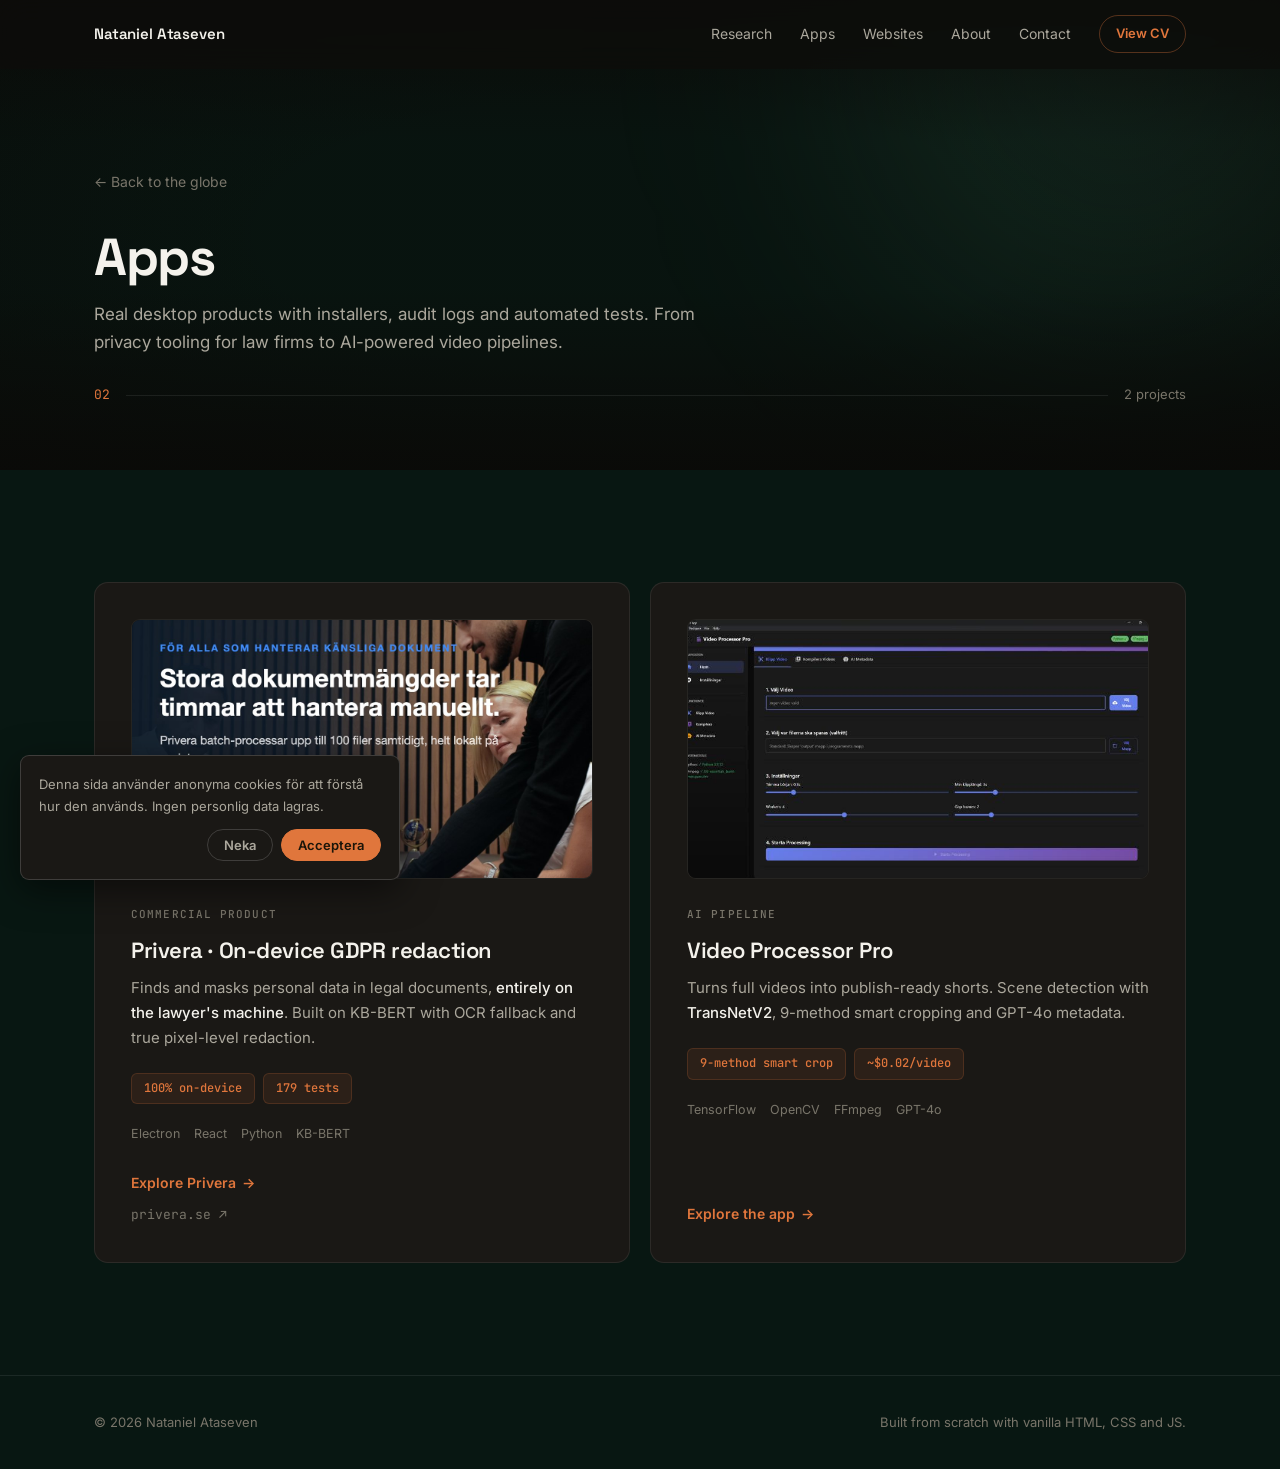
==== apps.html @ 3cba7646 "Redesign v3: interactive globe carousel, category pages and branded project pages - New landing: int" ====
<!DOCTYPE html>
<html lang="en">
<head>
  <meta charset="UTF-8">
  <meta name="viewport" content="width=device-width, initial-scale=1.0">
  <title>Apps — Nataniel Ataseven</title>
  <meta name="description" content="Apps by Nataniel Ataseven — Privera, an on-device GDPR redaction tool for law firms, and Video Processor Pro, an AI-powered video pipeline.">
  <meta name="theme-color" content="#081712">
  <link rel="icon" href="data:image/svg+xml,<svg xmlns='http://www.w3.org/2000/svg' viewBox='0 0 100 100'><text y='.9em' font-size='90'>N</text></svg>">
  <link rel="canonical" href="https://nataniel0212.github.io/portfolio/apps.html">
  <link rel="preconnect" href="https://fonts.googleapis.com">
  <link rel="preconnect" href="https://fonts.gstatic.com" crossorigin>
  <link href="https://fonts.googleapis.com/css2?family=Inter:wght@400;500;600&family=JetBrains+Mono:wght@400;500&family=Space+Grotesk:wght@500;600;700&display=swap" rel="stylesheet">
  <link rel="stylesheet" href="css/styles.css?v=14">
</head>
<body data-category="apps">

  <!-- Navigation -->
  <nav class="nav" id="nav">
    <div class="nav__inner">
      <a href="index.html" class="nav__logo">Nataniel Ataseven</a>
      <div class="nav__links">
        <a href="research.html" class="nav__link">Research</a>
        <a href="apps.html" class="nav__link">Apps</a>
        <a href="websites.html" class="nav__link">Websites</a>
        <a href="index.html#about" class="nav__link">About</a>
        <a href="index.html#contact" class="nav__link">Contact</a>
        <a href="cv.html" class="nav__cv">View CV</a>
      </div>
      <button class="nav__hamburger" id="hamburger" aria-label="Toggle menu" aria-expanded="false">
        <span></span><span></span><span></span>
      </button>
    </div>
  </nav>

  <div class="mobile-menu" id="mobileMenu">
    <a href="research.html">Research</a>
    <a href="apps.html">Apps</a>
    <a href="websites.html">Websites</a>
    <a href="index.html#about">About</a>
    <a href="index.html#contact">Contact</a>
    <a href="cv.html">View CV</a>
  </div>

  <!-- Kategorihero -->
  <header class="cat-page-hero">
    <div class="cat-page-hero__scene" aria-hidden="true">
      <video class="scene__video" src="assets/video/privera-demo.mp4" autoplay muted loop playsinline preload="metadata"></video>
      <div class="scene__shade"></div>
    </div>
    <div class="container">
      <a href="index.html" class="case-hero__back">← Back to the globe</a>
      <h1>Apps</h1>
      <p class="cat-page-hero__sub">Real desktop products with installers, audit logs and automated tests. From privacy tooling for law firms to AI-powered video pipelines.</p>
      <div class="work-cat__head">
        <span class="work-cat__num">02</span>
        <span class="work-cat__line" aria-hidden="true"></span>
        <span class="work-cat__count">2 projects</span>
      </div>
    </div>
  </header>

  <!-- Projekt -->
  <section class="section section--cat-projects">
    <div class="container">
      <div class="work-grid">

        <article class="card">
          <div class="card__media card__media--sm">
            <img src="assets/images/privera/ad-batch-card.jpg" alt="Privera: automatic redaction of large document volumes, entirely on your own computer" loading="lazy" width="1200" height="675">
          </div>
          <span class="card__cat">Commercial product</span>
          <h2 class="card__title">Privera · On-device GDPR redaction</h2>
          <p class="card__desc">Finds and masks personal data in legal documents, <strong>entirely on the lawyer's machine</strong>. Built on KB-BERT with OCR fallback and true pixel-level redaction.</p>
          <div class="card__stats">
            <span class="chip">100% on-device</span>
            <span class="chip">179 tests</span>
          </div>
          <div class="card__tech">
            <span class="tech">Electron</span><span class="tech">React</span><span class="tech">Python</span><span class="tech">KB-BERT</span>
          </div>
          <a href="case-privera.html" class="card__link">Explore Privera</a>
          <a href="https://privera.se" class="card__ext" target="_blank" rel="noopener">privera.se ↗</a>
        </article>

        <article class="card">
          <div class="card__media card__media--sm">
            <img src="assets/images/vpp/vpp-clip.jpg" alt="Video Processor Pro: scene cutting interface" loading="lazy" width="800" height="429" style="object-position: center 65%">
          </div>
          <span class="card__cat">AI pipeline</span>
          <h2 class="card__title">Video Processor Pro</h2>
          <p class="card__desc">Turns full videos into publish-ready shorts. Scene detection with <strong>TransNetV2</strong>, 9-method smart cropping and GPT-4o metadata.</p>
          <div class="card__stats">
            <span class="chip">9-method smart crop</span>
            <span class="chip">~$0.02/video</span>
          </div>
          <div class="card__tech">
            <span class="tech">TensorFlow</span><span class="tech">OpenCV</span><span class="tech">FFmpeg</span><span class="tech">GPT-4o</span>
          </div>
          <a href="case-vpp.html" class="card__link">Explore the app</a>
        </article>

      </div>
    </div>
  </section>

  <!-- Footer -->
  <footer class="footer">
    <div class="container footer__inner">
      <p>© 2026 Nataniel Ataseven</p>
      <p>Built from scratch with vanilla HTML, CSS and JS.</p>
    </div>
  </footer>

  <script src="js/main.js?v=14"></script>
  <script src="js/analytics.js"></script>
</body>
</html>
---- css/styles.css ----
/* ============================================================
   Nataniel Ataseven — portfolio (redesign v3, juli 2026)
   Mörk & cinematisk: djup varm svärta, guldaccent, ambient glow.
   Samma designspråk som STANEK — premium, avsiktligt, lugnt.
   Kategorier separerar arbetet: Data Science / Apps / Websites.
   ============================================================ */

/* ============ TOKENS ============ */
:root {
  --bg-0: #0e0d0b;      /* sidbakgrund, djup varm svärta (ej ren #000) */
  --bg-1: #14120f;      /* sektionsvariation */
  --bg-2: #1a1815;      /* kort */
  --border-1: rgba(255, 255, 255, .08);   /* hårlinje */
  --border-2: rgba(255, 255, 255, .16);   /* interaktiv border */
  --text-1: #f4f2ec;    /* rubriker, varm off-white */
  --text-2: #aba79c;    /* brödtext */
  --text-3: #79756a;    /* muted */
  --accent: #e0763c;        /* koppar */
  --accent-hover: #ee8a50;
  --accent-soft: rgba(224, 118, 60, .09);  /* kopparton yta */
  --on-accent: #1a1509;     /* mörk text på kopparknapp */

  --font-display: 'Space Grotesk', 'Inter', system-ui, sans-serif;
  --font-sans: 'Inter', system-ui, -apple-system, sans-serif;
  --font-mono: 'JetBrains Mono', 'Consolas', monospace;

  --dur-fast: 160ms;
  --dur-base: 240ms;
  --dur-slow: 500ms;
  --ease-out: cubic-bezier(.16, 1, .3, 1);
  --ease-std: cubic-bezier(.4, 0, .2, 1);

  --container: 1140px;
  --radius: 14px;
  --radius-sm: 9px;
}

*, *::before, *::after { margin: 0; padding: 0; box-sizing: border-box; }

html {
  scroll-behavior: smooth;
  -webkit-font-smoothing: antialiased;
  -moz-osx-font-smoothing: grayscale;
}

body {
  font-family: var(--font-sans);
  background: var(--bg-0);
  color: var(--text-2);
  line-height: 1.65;
  font-size: 1rem;
  overflow-x: hidden;
  transition: background-color 900ms var(--ease-std);
}

/* Kategoritema: bakgrund + glödfärger skiftar när klotet roteras (js/main.js
   sätter data-category på <body>). Diskreta, djupa toner — aldrig neon. */
body[data-category="research"] { background: #191006; --glow-a: rgba(224, 118, 60, .13); --glow-b: rgba(150, 85, 45, .09); }
body[data-category="websites"] { background: #0a1424; --glow-a: rgba(120, 160, 255, .12); --glow-b: rgba(60, 90, 180, .09); }
body[data-category="apps"]     { background: #081712; --glow-a: rgba(110, 220, 160, .11); --glow-b: rgba(40, 120, 80, .09); }

::selection { background: var(--accent); color: var(--on-accent); }

.container { max-width: var(--container); margin: 0 auto; padding: 0 24px; }

/* ============ NAV ============ */
.nav {
  position: fixed;
  top: 0; left: 0; right: 0;
  z-index: 100;
  backdrop-filter: blur(14px);
  -webkit-backdrop-filter: blur(14px);
  background: rgba(14, 13, 11, .78);
  border-bottom: 1px solid transparent;
  transition: border-color var(--dur-base) var(--ease-std);
}
.nav.scrolled { border-bottom-color: var(--border-1); }

.nav__inner {
  max-width: var(--container);
  margin: 0 auto;
  padding: 0 24px;
  height: 68px;
  display: flex;
  align-items: center;
  justify-content: space-between;
}

.nav__logo {
  font-family: var(--font-display);
  font-size: .9375rem;
  font-weight: 600;
  color: var(--text-1);
  text-decoration: none;
  letter-spacing: -.01em;
}
.nav__logo span { color: var(--text-3); font-weight: 400; }

.nav__links { display: flex; align-items: center; gap: 28px; }

.nav__link {
  font-size: .875rem;
  color: var(--text-2);
  text-decoration: none;
  transition: color var(--dur-fast) var(--ease-std);
}
.nav__link:hover { color: var(--text-1); }
.nav__link:focus-visible { outline: 2px solid var(--accent); outline-offset: 4px; border-radius: 2px; }

.nav__cv {
  font-size: .8125rem;
  font-weight: 600;
  color: var(--accent);
  text-decoration: none;
  border: 1px solid rgba(224, 118, 60, .35);
  padding: 7px 16px;
  border-radius: 99px;
  transition: border-color var(--dur-fast) var(--ease-std), background var(--dur-fast) var(--ease-std), color var(--dur-fast) var(--ease-std);
}
.nav__cv:hover { border-color: var(--accent); background: var(--accent-soft); }

/* Hamburger (mobil) */
.nav__hamburger {
  display: none;
  flex-direction: column;
  justify-content: center;
  gap: 5px;
  width: 44px;
  height: 44px;
  background: none;
  border: none;
  cursor: pointer;
  padding: 10px;
}
.nav__hamburger span {
  display: block;
  height: 2px;
  background: var(--text-1);
  border-radius: 1px;
  transition: transform var(--dur-base) var(--ease-out), opacity var(--dur-fast);
}
.nav__hamburger.open span:nth-child(1) { transform: translateY(7px) rotate(45deg); }
.nav__hamburger.open span:nth-child(2) { opacity: 0; }
.nav__hamburger.open span:nth-child(3) { transform: translateY(-7px) rotate(-45deg); }

.mobile-menu {
  position: fixed;
  inset: 68px 0 auto 0;
  z-index: 99;
  background: rgba(14, 13, 11, .98);
  border-bottom: 1px solid var(--border-1);
  display: flex;
  flex-direction: column;
  padding: 12px 24px 20px;
  transform: translateY(-8px);
  opacity: 0;
  visibility: hidden;
  transition: transform var(--dur-base) var(--ease-out), opacity var(--dur-base) var(--ease-std), visibility var(--dur-base);
}
.mobile-menu.open { transform: none; opacity: 1; visibility: visible; }
.mobile-menu a {
  color: var(--text-1);
  text-decoration: none;
  font-size: 1.0625rem;
  padding: 12px 0;
  border-bottom: 1px solid var(--border-1);
}
.mobile-menu a:last-child { border-bottom: none; }

/* ============ LOADER (intro-curtain, à la STANEK) ============ */
.loader {
  position: fixed;
  inset: 0;
  z-index: 1000;
  background: #0c0b09;
  display: flex;
  align-items: center;
  justify-content: center;
  transform: translateY(0);
  transition: transform 750ms cubic-bezier(.76, 0, .24, 1);
}
.loader.done { transform: translateY(-100%); }
.loader.gone { display: none; }

.loader__name {
  font-family: var(--font-display);
  font-size: clamp(1.25rem, 3.4vw, 2rem);
  font-weight: 700;
  letter-spacing: .18em;
  text-transform: uppercase;
  color: var(--text-1);
  opacity: 0;
  transform: translateY(14px);
  animation: loaderName 700ms var(--ease-out) 150ms forwards;
}
.loader__name em { font-style: normal; color: var(--accent); }
@keyframes loaderName {
  to { opacity: 1; transform: none; }
}

@media (prefers-reduced-motion: reduce) {
  .loader { display: none; }
}

/* ============ ORBIT-HERO (kategorikarusell runt "klotet") ============ */
.orbit {
  position: relative;
  min-height: 100svh;
  display: flex;
  flex-direction: column;
  align-items: center;
  justify-content: center;
  text-align: center;
  padding: 110px 24px 48px;
  overflow: hidden;
}

/* Ambient glow — färg styrs av kategorin via --glow-a/--glow-b */
.orbit::before,
.orbit::after {
  content: '';
  position: absolute;
  border-radius: 50%;
  filter: blur(120px);
  pointer-events: none;
  transition: background-color 900ms var(--ease-std);
}
.orbit::before {
  width: 620px; height: 620px;
  top: -220px; right: -140px;
  background: var(--glow-a, rgba(224, 118, 60, .13));
}
.orbit::after {
  width: 480px; height: 480px;
  bottom: -240px; left: -160px;
  background: var(--glow-b, rgba(150, 85, 45, .09));
}
.orbit > * { position: relative; z-index: 2; }

/* ============ SCEN: media bakom klotet, en per kategori ============ */
.orbit__scene {
  position: absolute !important;
  inset: 0;
  z-index: 0 !important;
  pointer-events: none;
}

.scene__layer {
  position: absolute;
  inset: 0;
  opacity: 0;
  transition: opacity 900ms var(--ease-std);
}
.scene__layer.is-active { opacity: 1; }

/* Websites: STANEK-foton i långsamt Ken Burns-bildspel */
.scene__img {
  position: absolute;
  inset: 0;
  width: 100%;
  height: 100%;
  object-fit: cover;
  object-position: center 30%;
  opacity: 0;
  filter: brightness(.38) saturate(.85);
  animation: sceneSlideshow 24s var(--ease-std) infinite;
}
.scene__img--b { animation-delay: 8s; }
.scene__img--c { animation-delay: 16s; }
@keyframes sceneSlideshow {
  0%   { opacity: 0; transform: scale(1.04); }
  6%   { opacity: 1; }
  33%  { opacity: 1; transform: scale(1.13); }
  41%  { opacity: 0; transform: scale(1.14); }
  100% { opacity: 0; }
}

/* Apps: Privera-reklamvideon, nedtonad */
.scene__video {
  position: absolute;
  inset: 0;
  width: 100%;
  height: 100%;
  object-fit: cover;
  filter: brightness(.28) saturate(.8) blur(2px);
  transform: scale(1.04);
}

/* Research: fallande guldsiffror (genereras av js/main.js i [data-rain]) */
.rain { position: absolute; inset: 0; overflow: hidden; }
.rain span {
  position: absolute;
  top: -50%;
  font-family: var(--font-mono);
  writing-mode: vertical-rl;
  text-orientation: upright;
  letter-spacing: .5em;
  color: rgba(224, 118, 60, .32);
  animation: rainFall linear infinite;
  will-change: transform;
}
@keyframes rainFall { to { transform: translateY(200%); } }

/* Mörk gradient ovanpå scenen så text/klot alltid är läsbara */
.scene__shade {
  position: absolute;
  inset: 0;
  background:
    linear-gradient(180deg, rgba(10, 9, 7, .72) 0%, rgba(10, 9, 7, .25) 30%, rgba(10, 9, 7, .25) 62%, rgba(10, 9, 7, .88) 100%),
    radial-gradient(ellipse at center, rgba(10, 9, 7, 0) 40%, rgba(10, 9, 7, .45) 100%);
}

@media (prefers-reduced-motion: reduce) {
  .scene__img { animation: none; opacity: 1; }
  .scene__img--b, .scene__img--c { display: none; }
}

.orbit__name {
  font-family: var(--font-display);
  font-size: clamp(1.875rem, 4.6vw, 3.125rem);
  font-weight: 700;
  letter-spacing: .1em;
  text-transform: uppercase;
  color: var(--text-1);
  line-height: 1.1;
}

.orbit__role {
  font-family: var(--font-mono);
  font-size: .8125rem;
  letter-spacing: .14em;
  text-transform: uppercase;
  color: var(--text-3);
  margin-top: 10px;
}

/* Undertexten byts ut när klotet roteras */
.orbit__sub {
  font-size: clamp(.9375rem, 1.3vw, 1.0625rem);
  color: var(--text-2);
  margin-top: 18px;
  min-height: 1.8em;
  transition: opacity 180ms var(--ease-std);
}
.orbit__sub.is-swap { opacity: 0; }
.orbit__sub strong { color: var(--accent); font-weight: 600; }

/* Scenen: tre klot på en osynlig sfär + pilar */
.orbit__stage {
  position: relative;
  width: 100%;
  max-width: 920px;
  height: clamp(230px, 34vh, 330px);
  margin-top: 18px;
  --orb-size: clamp(120px, 24vmin, 216px);
  --orb-shift: clamp(120px, 24vw, 300px);
}

.orb {
  position: absolute;
  left: 50%;
  top: 50%;
  width: var(--orb-size);
  height: var(--orb-size);
  border-radius: 50%;
  display: flex;
  flex-direction: column;
  align-items: center;
  justify-content: center;
  gap: 10px;
  cursor: pointer;
  overflow: hidden;
  font-family: var(--font-display);
  background:
    radial-gradient(circle at 32% 26%, #2b2723 0%, #191613 55%, #0d0b09 100%);
  border: 1px solid var(--border-2);
  box-shadow:
    inset 0 -22px 44px rgba(0, 0, 0, .55),
    inset 0 10px 24px rgba(255, 255, 255, .04),
    0 26px 64px rgba(0, 0, 0, .5);
  transition:
    transform 550ms var(--ease-out),
    opacity 550ms var(--ease-std),
    filter 550ms var(--ease-std),
    border-color 300ms var(--ease-std),
    box-shadow 300ms var(--ease-std);
}
.orb:focus-visible { outline: 2px solid var(--accent); outline-offset: 4px; }

/* Media inuti klotet: bild/animation bakom ikon + etikett */
.orb__media {
  position: absolute;
  inset: 0;
  border-radius: 50%;
  overflow: hidden;
  pointer-events: none;
}
.orb__media img {
  width: 100%;
  height: 100%;
  object-fit: cover;
  opacity: .45;
  filter: brightness(.7) saturate(.85);
}
.orb__media::after {
  content: '';
  position: absolute;
  inset: 0;
  border-radius: 50%;
  background: radial-gradient(circle at 32% 26%, rgba(255, 255, 255, .06) 0%, rgba(13, 11, 9, .25) 55%, rgba(13, 11, 9, .82) 100%);
}
.orb__media .rain span { font-size: 11px; color: rgba(224, 118, 60, .45); }

.orb svg { position: relative; z-index: 1; width: 30px; height: 30px; color: var(--text-2); transition: color 300ms var(--ease-std); filter: drop-shadow(0 2px 8px rgba(0, 0, 0, .8)); }
.orb__label {
  position: relative;
  z-index: 1;
  font-size: .9375rem;
  font-weight: 600;
  letter-spacing: .02em;
  color: var(--text-1);
  text-shadow: 0 2px 10px rgba(0, 0, 0, .85);
}

.orb--center {
  transform: translate(-50%, -50%) scale(1);
  z-index: 3;
  border-color: rgba(224, 118, 60, .45);
}
.orb--center svg { color: var(--accent); }
.orb--center:hover {
  border-color: var(--accent);
  box-shadow:
    inset 0 -22px 44px rgba(0, 0, 0, .55),
    inset 0 10px 24px rgba(255, 255, 255, .04),
    0 26px 64px rgba(0, 0, 0, .5),
    0 0 44px rgba(224, 118, 60, .18);
}

/* Sidokloten: mindre, blekare, lägre — som om de kurvar bort runt sfären */
.orb--left,
.orb--right {
  z-index: 2;
  opacity: .42;
  filter: saturate(.5) brightness(.75);
}
.orb--left  { transform: translate(calc(-50% - var(--orb-shift)), calc(-50% + 8%)) scale(.55); }
.orb--right { transform: translate(calc(-50% + var(--orb-shift)), calc(-50% + 8%)) scale(.55); }
.orb--left:hover, .orb--right:hover { opacity: .65; }

.orb--left .orb__label, .orb--right .orb__label { font-size: .8125rem; }

/* Pilarna */
.orbit__arrow {
  position: absolute;
  top: 50%;
  transform: translateY(-50%);
  z-index: 4;
  width: 48px;
  height: 48px;
  border-radius: 50%;
  display: flex;
  align-items: center;
  justify-content: center;
  background: rgba(255, 255, 255, .03);
  border: 1px solid var(--border-2);
  color: var(--text-1);
  cursor: pointer;
  transition: border-color var(--dur-fast) var(--ease-std), background var(--dur-fast) var(--ease-std), color var(--dur-fast) var(--ease-std), transform var(--dur-fast) var(--ease-out);
}
.orbit__arrow:hover { border-color: var(--accent); color: var(--accent); background: var(--accent-soft); }
.orbit__arrow:active { transform: translateY(-50%) scale(.94); }
.orbit__arrow:focus-visible { outline: 2px solid var(--accent); outline-offset: 3px; }
.orbit__arrow svg { width: 18px; height: 18px; }
.orbit__arrow--prev { left: 0; }
.orbit__arrow--next { right: 0; }

.orbit__hint {
  font-family: var(--font-mono);
  font-size: .75rem;
  letter-spacing: .06em;
  color: var(--text-3);
  margin-top: 22px;
}

/* ============ KATEGORISIDOR (research/apps/websites.html) ============ */
.cat-page-hero {
  position: relative;
  padding: 168px 0 64px;
  overflow: hidden;
}
.cat-page-hero::before {
  content: '';
  position: absolute;
  width: 560px; height: 560px;
  top: -220px; right: -120px;
  border-radius: 50%;
  filter: blur(120px);
  background: var(--glow-a, rgba(224, 118, 60, .12));
  pointer-events: none;
}
.cat-page-hero .container { position: relative; z-index: 1; }

/* Levande scen bakom kategorisidans hero (regn/bildspel/video) */
.cat-page-hero__scene {
  position: absolute;
  inset: 0;
  z-index: 0;
  overflow: hidden;
  pointer-events: none;
}
.cat-page-hero .work-cat__head { margin-bottom: 0; margin-top: 28px; }
.cat-page-hero h1 {
  font-family: var(--font-display);
  font-size: clamp(2rem, 4.4vw, 3.25rem);
  font-weight: 700;
  letter-spacing: -.025em;
  line-height: 1.1;
  color: var(--text-1);
  margin-bottom: 14px;
}
.cat-page-hero__sub { font-size: 1.0625rem; max-width: 56ch; }

.section--cat-projects { padding-top: 40px; }

@media (prefers-reduced-motion: no-preference) {
  .section--cat-projects .work-grid { animation: panelIn 550ms var(--ease-out); }
  @keyframes panelIn {
    from { opacity: 0; transform: translateY(26px); }
    to { opacity: 1; transform: none; }
  }
}

/* ============ KNAPPAR ============ */
.btn {
  display: inline-flex;
  align-items: center;
  gap: 8px;
  font-size: .9375rem;
  font-weight: 600;
  text-decoration: none;
  padding: 13px 26px;
  border-radius: 99px;
  cursor: pointer;
  transition: background var(--dur-fast) var(--ease-std), border-color var(--dur-fast) var(--ease-std), color var(--dur-fast) var(--ease-std), transform var(--dur-fast) var(--ease-out);
}
.btn:focus-visible { outline: 2px solid var(--accent); outline-offset: 3px; }
.btn:active { transform: scale(.97); }
.btn--primary { background: var(--accent); color: var(--on-accent); }
.btn--primary:hover { background: var(--accent-hover); }
.btn--ghost { color: var(--text-1); border: 1px solid var(--border-2); }
.btn--ghost:hover { border-color: var(--accent); color: var(--accent); }

/* ============ SEKTIONER ============ */
.section { padding: 112px 0; }
.section--alt { background: var(--bg-1); border-top: 1px solid var(--border-1); border-bottom: 1px solid var(--border-1); }

.section__head { margin-bottom: 64px; max-width: 640px; }

.eyebrow {
  font-family: var(--font-mono);
  font-size: .75rem;
  font-weight: 500;
  letter-spacing: .12em;
  text-transform: uppercase;
  color: var(--accent);
  display: block;
  margin-bottom: 14px;
}

.section__title {
  font-family: var(--font-display);
  font-size: clamp(1.75rem, 3vw, 2.375rem);
  font-weight: 700;
  letter-spacing: -.025em;
  color: var(--text-1);
  line-height: 1.15;
}
.section__title em { font-style: normal; color: var(--accent); }

/* ============ WORK: KATEGORIER ============ */
/* Varje kategori är en egen grupp: rubrikrad med nummer + hårlinje,
   sedan sitt eget grid. Skalar när fler projekt tillkommer. */
.work-cat { margin-bottom: 88px; }
.work-cat:last-child { margin-bottom: 0; }

.work-cat__head {
  display: flex;
  align-items: baseline;
  gap: 16px;
  margin-bottom: 28px;
}
.work-cat__num {
  font-family: var(--font-mono);
  font-size: .8125rem;
  color: var(--accent);
}
.work-cat__title {
  font-family: var(--font-display);
  font-size: 1.25rem;
  font-weight: 600;
  letter-spacing: -.01em;
  color: var(--text-1);
  white-space: nowrap;
}
.work-cat__line { flex: 1; height: 1px; background: var(--border-1); align-self: center; }
.work-cat__count { font-size: .8125rem; color: var(--text-3); white-space: nowrap; }

.work-grid { display: grid; grid-template-columns: repeat(2, 1fr); gap: 20px; }

/* ============ KORT ============ */
.card {
  background: var(--bg-2);
  border: 1px solid var(--border-1);
  border-radius: var(--radius);
  padding: 36px;
  position: relative;
  display: flex;
  flex-direction: column;
  transition: border-color var(--dur-base) var(--ease-std), transform var(--dur-base) var(--ease-out), box-shadow var(--dur-base) var(--ease-std);
}
.card:hover {
  border-color: rgba(224, 118, 60, .30);
  transform: translateY(-4px);
  box-shadow: 0 18px 44px rgba(0, 0, 0, .35);
}

.card--featured {
  grid-column: 1 / -1;
  display: grid;
  grid-template-columns: 1.1fr .9fr;
  gap: 48px;
  align-items: center;
}

.card__cat {
  font-family: var(--font-mono);
  font-size: .6875rem;
  font-weight: 500;
  letter-spacing: .1em;
  text-transform: uppercase;
  color: var(--text-3);
  margin-bottom: 14px;
  display: block;
}

.card__title {
  font-family: var(--font-display);
  font-size: 1.375rem;
  font-weight: 600;
  color: var(--text-1);
  letter-spacing: -.02em;
  margin-bottom: 12px;
  line-height: 1.25;
}
.card--featured .card__title { font-size: clamp(1.375rem, 2.4vw, 1.875rem); }

.card__desc { font-size: .9375rem; margin-bottom: 22px; max-width: 56ch; }
.card__desc strong { color: var(--text-1); font-weight: 500; }

.card__stats { display: flex; gap: 8px; flex-wrap: wrap; margin-bottom: 20px; }

.chip {
  font-family: var(--font-mono);
  font-size: .75rem;
  font-weight: 500;
  background: var(--accent-soft);
  color: var(--accent);
  border: 1px solid rgba(224, 118, 60, .18);
  padding: 5px 12px;
  border-radius: 6px;
}

.card__tech { display: flex; gap: 6px 14px; flex-wrap: wrap; margin-bottom: 26px; }

.tech {
  font-size: .78125rem;
  color: var(--text-3);
}

.card__link {
  margin-top: auto;
  font-size: .875rem;
  font-weight: 600;
  color: var(--accent);
  text-decoration: none;
  display: inline-flex;
  align-items: center;
  gap: 6px;
  width: fit-content;
}
/* Hela kortet är klickbart: huvudlänken sträcks ut över kortets yta */
.card__link::before {
  content: '';
  position: absolute;
  inset: 0;
  z-index: 1;
}

/* Sekundär länk (t.ex. extern hemsida) — ligger ovanpå den utsträckta ytan */
.card__ext {
  position: relative;
  z-index: 2;
  margin-top: 10px;
  font-family: var(--font-mono);
  font-size: .8125rem;
  color: var(--text-3);
  text-decoration: none;
  width: fit-content;
  transition: color var(--dur-fast) var(--ease-std);
}
.card__ext:hover { color: var(--accent); }
.card__link::after {
  content: '→';
  transition: transform var(--dur-fast) var(--ease-out);
}
.card__link:hover { color: var(--accent-hover); text-decoration: underline; text-underline-offset: 3px; }
.card__link:hover::after { transform: translateX(3px); }
.card__link:focus-visible { outline: 2px solid var(--accent); outline-offset: 4px; border-radius: 2px; }

.card__media {
  border-radius: var(--radius-sm);
  overflow: hidden;
  border: 1px solid var(--border-1);
  background: var(--bg-1);
  aspect-ratio: 16 / 10;
}
.card__media img {
  width: 100%; height: 100%;
  object-fit: cover;
  object-position: top;
  display: block;
}
.card__media--sm { aspect-ratio: 16 / 9; margin-bottom: 26px; }

/* Featured-kortets pipeline-visual */
.pipeline {
  display: flex;
  flex-direction: column;
  gap: 8px;
  padding: 28px;
  aspect-ratio: auto;
  background: var(--bg-1);
}
.pipeline__row { display: flex; align-items: center; gap: 10px; }
.pipeline__box {
  flex: 1;
  background: var(--bg-2);
  border: 1px solid var(--border-1);
  border-radius: var(--radius-sm);
  padding: 10px 14px;
}
.pipeline__box--result { border-color: rgba(224, 118, 60, .45); background: var(--accent-soft); }
.pipeline__num {
  font-family: var(--font-mono);
  font-size: .9375rem;
  font-weight: 500;
  color: var(--text-1);
  display: block;
}
.pipeline__box--result .pipeline__num { color: var(--accent); }
.pipeline__lbl { font-size: .75rem; color: var(--text-3); }
.pipeline__arrow {
  text-align: center;
  color: var(--text-3);
  font-size: .8125rem;
  line-height: 1;
  padding-left: 8px;
}

/* Privera-kortets visual */
.card__media--privera {
  display: flex;
  align-items: center;
  justify-content: center;
  background: var(--bg-1);
}
.card__media--privera svg { width: 56px; height: 56px; color: var(--accent); opacity: .8; }

/* ============ ABOUT ============ */
.about-grid {
  display: grid;
  grid-template-columns: 320px 1fr;
  gap: 64px;
  align-items: start;
}

/* Byt till <img> med porträttfoto när det finns — behåll aspect-ratio 4/5 */
.about__portrait {
  aspect-ratio: 4 / 5;
  border-radius: var(--radius);
  overflow: hidden;
  background: var(--bg-2);
  border: 1px solid var(--border-1);
  display: flex;
  align-items: center;
  justify-content: center;
}
.about__portrait img { width: 100%; height: 100%; object-fit: cover; }
.about__monogram {
  font-family: var(--font-display);
  font-size: 3.5rem;
  font-weight: 700;
  letter-spacing: -.04em;
  color: rgba(224, 118, 60, .35);
}

.about__text p { margin-bottom: 20px; font-size: 1.0625rem; max-width: 60ch; }
.about__text p strong { color: var(--text-1); font-weight: 500; }

.about__facts {
  margin-top: 32px;
  display: grid;
  grid-template-columns: repeat(2, 1fr);
  gap: 1px;
  background: var(--border-1);
  border: 1px solid var(--border-1);
  border-radius: var(--radius-sm);
  overflow: hidden;
}
.fact { background: var(--bg-2); padding: 18px 22px; }
.fact__label {
  font-family: var(--font-mono);
  font-size: .625rem;
  font-weight: 500;
  letter-spacing: .1em;
  text-transform: uppercase;
  color: var(--text-3);
  display: block;
  margin-bottom: 3px;
}
.fact__value { font-size: .9375rem; color: var(--text-1); font-weight: 500; }

/* Teamwork-blocket under about-grid */
.about-team {
  margin-top: 72px;
  display: grid;
  grid-template-columns: 1.15fr .85fr;
  gap: 56px;
  align-items: center;
}
.about-team__media img {
  width: 100%;
  height: auto;
  display: block;
  border-radius: var(--radius);
  border: 1px solid var(--border-1);
}
.about-team__text h3 {
  font-family: var(--font-display);
  font-size: clamp(1.375rem, 2.2vw, 1.75rem);
  font-weight: 700;
  letter-spacing: -.02em;
  color: var(--text-1);
  margin-bottom: 14px;
}
.about-team__text p { max-width: 46ch; }
@media (max-width: 900px) {
  .about-team { grid-template-columns: 1fr; gap: 32px; }
}

/* ============ CONTACT ============ */
.contact { text-align: center; position: relative; overflow: hidden; }
.contact::before {
  content: '';
  position: absolute;
  width: 640px; height: 320px;
  left: 50%; bottom: -220px;
  transform: translateX(-50%);
  background: rgba(224, 118, 60, .06);
  border-radius: 50%;
  filter: blur(110px);
  pointer-events: none;
}
.contact .container { position: relative; z-index: 1; }
.contact .eyebrow { margin-bottom: 12px; }
.contact .section__title { margin: 0 auto 16px; }
.contact__sub { max-width: 44ch; margin: 0 auto 36px; }

.contact__mail {
  font-family: var(--font-display);
  font-size: clamp(1.25rem, 2.8vw, 1.875rem);
  font-weight: 600;
  letter-spacing: -.02em;
  color: var(--text-1);
  text-decoration: none;
  border-bottom: 2px solid var(--accent);
  padding-bottom: 3px;
  transition: color var(--dur-fast) var(--ease-std);
}
.contact__mail:hover { color: var(--accent); }

.contact__socials { display: flex; gap: 24px; justify-content: center; margin-top: 44px; flex-wrap: wrap; }
.contact__social {
  font-size: .875rem;
  font-weight: 500;
  color: var(--text-2);
  text-decoration: none;
  transition: color var(--dur-fast) var(--ease-std);
}
.contact__social:hover { color: var(--accent); }

/* Kontaktkort med logotyper (GitHub / LinkedIn / CV) */
.contact__grid {
  display: grid;
  grid-template-columns: repeat(3, minmax(0, 1fr));
  gap: 14px;
  max-width: 720px;
  margin: 48px auto 0;
}
.contact-card {
  background: var(--bg-2);
  border: 1px solid var(--border-1);
  border-radius: var(--radius-sm);
  padding: 26px 20px 22px;
  display: flex;
  flex-direction: column;
  align-items: center;
  gap: 6px;
  text-decoration: none;
  transition: border-color var(--dur-base) var(--ease-std), transform var(--dur-base) var(--ease-out), box-shadow var(--dur-base) var(--ease-std);
}
.contact-card:hover {
  border-color: rgba(224, 118, 60, .35);
  transform: translateY(-4px);
  box-shadow: 0 14px 36px rgba(0, 0, 0, .35);
}
.contact-card:focus-visible { outline: 2px solid var(--accent); outline-offset: 3px; }
.contact-card svg {
  width: 28px;
  height: 28px;
  color: var(--accent);
  margin-bottom: 6px;
}
.contact-card__label {
  font-family: var(--font-display);
  font-size: 1rem;
  font-weight: 600;
  color: var(--text-1);
}
.contact-card__value {
  font-family: var(--font-mono);
  font-size: .75rem;
  color: var(--text-3);
}
@media (max-width: 640px) {
  .contact__grid { grid-template-columns: 1fr; max-width: 340px; }
  .contact-card { flex-direction: row; justify-content: flex-start; gap: 14px; padding: 16px 20px; }
  .contact-card svg { margin-bottom: 0; }
  .contact-card__value { margin-left: auto; }
}

/* ============ FOOTER ============ */
.footer { border-top: 1px solid var(--border-1); padding: 36px 0; }
.footer__inner {
  display: flex;
  justify-content: space-between;
  align-items: center;
  flex-wrap: wrap;
  gap: 16px;
}
.footer__inner p { font-size: .8125rem; color: var(--text-3); }
.footer__inner a { color: inherit; }

/* ============ CASE STUDY-SIDOR ============ */
.case-hero {
  padding: 168px 0 56px;
  border-bottom: 1px solid var(--border-1);
  position: relative;
  overflow: hidden;
}
.case-hero::before {
  content: '';
  position: absolute;
  width: 480px; height: 480px;
  top: -200px; right: -100px;
  background: rgba(224, 118, 60, .06);
  border-radius: 50%;
  filter: blur(120px);
  pointer-events: none;
}
.case-hero .container { position: relative; z-index: 1; }
.case-hero__back {
  font-size: .875rem;
  color: var(--text-3);
  text-decoration: none;
  display: inline-flex;
  gap: 6px;
  margin-bottom: 36px;
  transition: color var(--dur-fast) var(--ease-std);
}
.case-hero__back:hover { color: var(--accent); }
.case-hero h1 {
  font-family: var(--font-display);
  font-size: clamp(1.875rem, 4vw, 3rem);
  font-weight: 700;
  letter-spacing: -.025em;
  line-height: 1.12;
  color: var(--text-1);
  max-width: 24ch;
  margin-bottom: 16px;
}
.case-hero__meta { font-size: .9375rem; color: var(--text-3); }
.case-hero__meta a { color: var(--accent); }
.case-hero__actions { margin-top: 22px; display: flex; gap: 12px; flex-wrap: wrap; }

.case-video {
  width: 100%;
  border-radius: var(--radius-sm);
  border: 1px solid var(--border-1);
  margin: 6px 0 22px;
  display: block;
  background: var(--bg-1);
}

.case-stats {
  display: grid;
  grid-template-columns: repeat(4, 1fr);
  gap: 1px;
  background: var(--border-1);
  border: 1px solid var(--border-1);
  border-radius: var(--radius-sm);
  overflow: hidden;
  margin: 44px 0 0;
}
.case-stat { background: var(--bg-2); padding: 22px; text-align: center; }
.case-stat__num {
  display: block;
  font-family: var(--font-mono);
  font-size: 1.375rem;
  font-weight: 500;
  color: var(--accent);
  letter-spacing: -.02em;
}
.case-stat__label { font-size: .8125rem; color: var(--text-3); }

.case-body { padding: 72px 0 112px; }
.case-body .container { max-width: 800px; }

.case-step { margin-bottom: 64px; }
.case-step__num {
  font-family: var(--font-mono);
  font-size: .6875rem;
  font-weight: 500;
  letter-spacing: .1em;
  text-transform: uppercase;
  color: var(--accent);
  display: block;
  margin-bottom: 10px;
}
.case-step h2 {
  font-family: var(--font-display);
  font-size: 1.4375rem;
  font-weight: 600;
  color: var(--text-1);
  letter-spacing: -.02em;
  margin-bottom: 18px;
}
.case-step ul { list-style: none; margin-bottom: 22px; }
.case-step li {
  position: relative;
  padding-left: 22px;
  margin-bottom: 11px;
  font-size: .9375rem;
  max-width: 68ch;
}
.case-step li::before {
  content: '';
  position: absolute;
  left: 0; top: .6em;
  width: 8px; height: 2px;
  background: var(--accent);
}
.case-step li strong { color: var(--text-1); font-weight: 500; }
.case-step img {
  width: 100%;
  border-radius: var(--radius-sm);
  border: 1px solid var(--border-1);
  margin: 6px 0 22px;
}

.case-step .mono-inline {
  font-family: var(--font-mono);
  font-size: .85em;
  background: var(--bg-1);
  border: 1px solid var(--border-1);
  border-radius: 4px;
  padding: 1px 6px;
  color: var(--text-1);
}

.case-tech { display: flex; gap: 6px 14px; flex-wrap: wrap; }

.case-insight {
  background: var(--accent-soft);
  border-left: 3px solid var(--accent);
  border-radius: var(--radius-sm);
  padding: 22px 26px;
  font-size: .9375rem;
  margin-top: 44px;
}
.case-insight strong { color: var(--accent); }

.case-cta {
  border-top: 1px solid var(--border-1);
  margin-top: 72px;
  padding-top: 44px;
  display: flex;
  align-items: center;
  justify-content: space-between;
  flex-wrap: wrap;
  gap: 20px;
}
.case-cta p { color: var(--text-1); font-weight: 500; }

/* ============ COOKIE BANNER (skapas av js/analytics.js) ============ */
.cookie-banner {
  position: fixed;
  bottom: 20px;
  left: 20px;
  z-index: 1000;
  max-width: 380px;
  background: var(--bg-2);
  border: 1px solid var(--border-2);
  border-radius: var(--radius-sm);
  padding: 18px;
  box-shadow: 0 10px 36px rgba(0, 0, 0, .5);
  opacity: 0;
  transform: translateY(12px);
  transition: opacity var(--dur-base) var(--ease-std), transform var(--dur-base) var(--ease-out);
}
.cookie-banner.is-visible { opacity: 1; transform: none; }
.cookie-banner__text { font-size: .8125rem; color: var(--text-2); margin-bottom: 12px; }
.cookie-banner__actions { display: flex; gap: 8px; justify-content: flex-end; }
.cookie-banner__btn {
  font-family: var(--font-sans);
  font-size: .8125rem;
  font-weight: 600;
  padding: 7px 16px;
  border-radius: 99px;
  cursor: pointer;
  transition: background var(--dur-fast) var(--ease-std), border-color var(--dur-fast) var(--ease-std);
}
.cookie-banner__btn--accept { background: var(--accent); color: var(--on-accent); border: 1px solid var(--accent); }
.cookie-banner__btn--accept:hover { background: var(--accent-hover); }
.cookie-banner__btn--decline { background: none; color: var(--text-2); border: 1px solid var(--border-2); }
.cookie-banner__btn--decline:hover { border-color: var(--text-3); color: var(--text-1); }

@media (max-width: 520px) {
  .cookie-banner { left: 10px; right: 10px; bottom: 10px; max-width: none; }
}

/* ============ REVEAL (opt-in motion) ============ */
@media (prefers-reduced-motion: no-preference) {
  .reveal {
    opacity: 0;
    transform: translateY(18px);
    transition: opacity var(--dur-slow) var(--ease-out), transform var(--dur-slow) var(--ease-out);
  }
  .reveal.in { opacity: 1; transform: none; }
}

@media (prefers-reduced-motion: reduce) {
  html { scroll-behavior: auto; }
  *, *::before, *::after {
    animation-duration: .01ms !important;
    animation-iteration-count: 1 !important;
    transition-duration: .01ms !important;
  }
}

/* ============ RESPONSIVT ============ */
@media (max-width: 1024px) {
  .card--featured { grid-template-columns: 1fr; gap: 32px; }
  .about-grid { grid-template-columns: 1fr; gap: 44px; }
  .about__portrait { max-width: 320px; }
}

@media (max-width: 768px) {
  .section { padding: 80px 0; }
  .work-grid { grid-template-columns: 1fr; }
  .work-cat { margin-bottom: 64px; }
  .nav__links { display: none; }
  .nav__hamburger { display: flex; }
  .orbit { padding: 96px 16px 40px; }
  .orbit__stage { --orb-shift: clamp(96px, 32vw, 220px); }
  .about__facts { grid-template-columns: 1fr; }
  .card { padding: 26px; }
  .case-stats { grid-template-columns: repeat(2, 1fr); }
  .case-hero { padding-top: 130px; }
}

@media (max-width: 480px) {
  .card--featured { padding: 26px; }
  .orbit__stage { height: 240px; --orb-size: clamp(120px, 36vw, 150px); }
  .orb--left .orb__label, .orb--right .orb__label { display: none; }
}
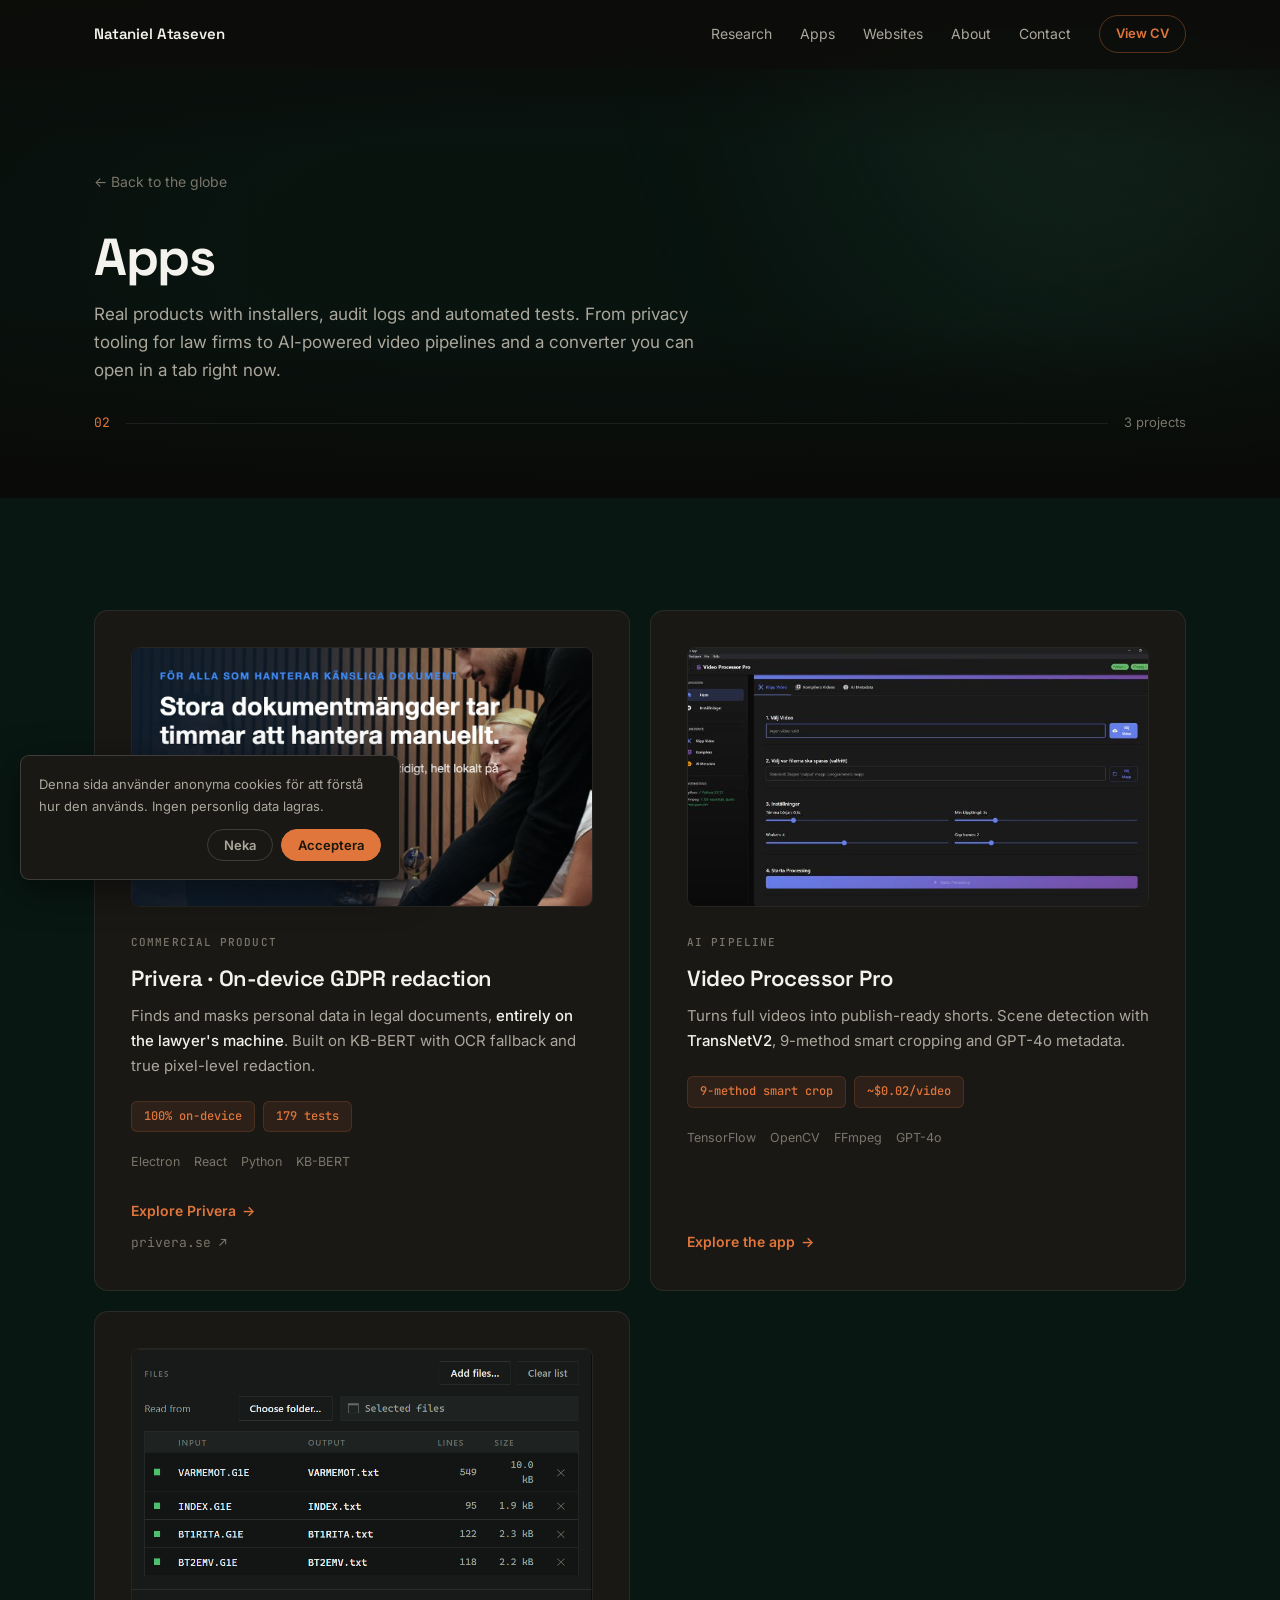
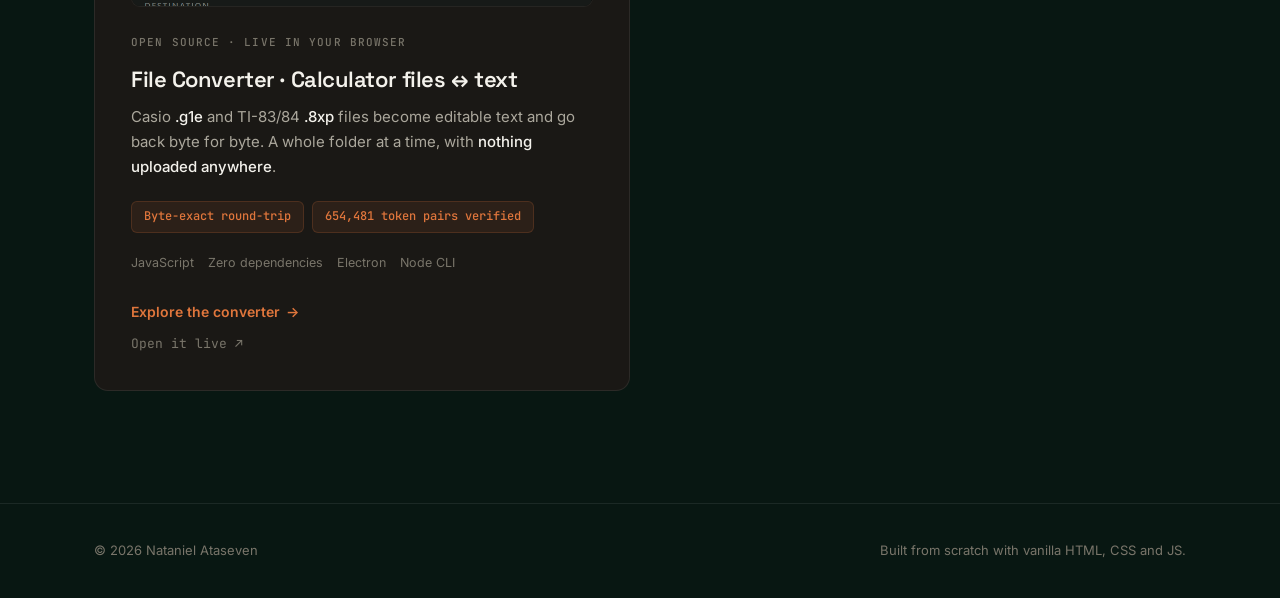
==== commit ec0fe6a9: "Add File Converter as the third app The converter is live at Nataniel0212.github.io/calculator-file-" ====
--- a/apps.html
+++ b/apps.html
@@ -4,10 +4,14 @@
   <meta charset="UTF-8">
   <meta name="viewport" content="width=device-width, initial-scale=1.0">
   <title>Apps — Nataniel Ataseven</title>
-  <meta name="description" content="Apps by Nataniel Ataseven — Privera, an on-device GDPR redaction tool for law firms, and Video Processor Pro, an AI-powered video pipeline.">
+  <meta name="description" content="Apps by Nataniel Ataseven — Privera, an on-device GDPR redaction tool for law firms, Video Processor Pro, an AI-powered video pipeline, and a browser-based converter for graphing calculator files.">
   <meta name="theme-color" content="#081712">
-  <link rel="icon" href="data:image/svg+xml,<svg xmlns='http://www.w3.org/2000/svg' viewBox='0 0 100 100'><text y='.9em' font-size='90'>N</text></svg>">
-  <link rel="canonical" href="https://nataniel0212.github.io/portfolio/apps.html">
+  <link rel="icon" href="favicon.ico" sizes="any">
+  <link rel="icon" type="image/png" sizes="48x48" href="assets/favicon-48.png">
+  <link rel="icon" type="image/png" sizes="192x192" href="assets/favicon-192.png">
+  <link rel="icon" type="image/png" sizes="512x512" href="assets/favicon-512.png">
+  <link rel="apple-touch-icon" href="assets/apple-touch-icon.png">
+  <link rel="canonical" href="https://natanielataseven.github.io/apps.html">
   <link rel="preconnect" href="https://fonts.googleapis.com">
   <link rel="preconnect" href="https://fonts.gstatic.com" crossorigin>
   <link href="https://fonts.googleapis.com/css2?family=Inter:wght@400;500;600&family=JetBrains+Mono:wght@400;500&family=Space+Grotesk:wght@500;600;700&display=swap" rel="stylesheet">
@@ -51,11 +55,11 @@
     <div class="container">
       <a href="index.html" class="case-hero__back">← Back to the globe</a>
       <h1>Apps</h1>
-      <p class="cat-page-hero__sub">Real desktop products with installers, audit logs and automated tests. From privacy tooling for law firms to AI-powered video pipelines.</p>
+      <p class="cat-page-hero__sub">Real products with installers, audit logs and automated tests. From privacy tooling for law firms to AI-powered video pipelines and a converter you can open in a tab right now.</p>
       <div class="work-cat__head">
         <span class="work-cat__num">02</span>
         <span class="work-cat__line" aria-hidden="true"></span>
-        <span class="work-cat__count">2 projects</span>
+        <span class="work-cat__count">3 projects</span>
       </div>
     </div>
   </header>
@@ -100,6 +104,24 @@
           <a href="case-vpp.html" class="card__link">Explore the app</a>
         </article>
 
+        <article class="card">
+          <div class="card__media card__media--sm">
+            <img src="assets/images/converter/converter-card.png" alt="File Converter: a list of Casio .G1E documents converted to text in one pass, with line counts and sizes" loading="lazy" width="879" height="494">
+          </div>
+          <span class="card__cat">Open source · Live in your browser</span>
+          <h2 class="card__title">File Converter · Calculator files ↔ text</h2>
+          <p class="card__desc">Casio <strong>.g1e</strong> and TI-83/84 <strong>.8xp</strong> files become editable text and go back byte for byte. A whole folder at a time, with <strong>nothing uploaded anywhere</strong>.</p>
+          <div class="card__stats">
+            <span class="chip">Byte-exact round-trip</span>
+            <span class="chip">654,481 token pairs verified</span>
+          </div>
+          <div class="card__tech">
+            <span class="tech">JavaScript</span><span class="tech">Zero dependencies</span><span class="tech">Electron</span><span class="tech">Node CLI</span>
+          </div>
+          <a href="case-converter.html" class="card__link">Explore the converter</a>
+          <a href="https://nataniel0212.github.io/calculator-file-converter/" class="card__ext" target="_blank" rel="noopener">Open it live ↗</a>
+        </article>
+
       </div>
     </div>
   </section>
@@ -112,7 +134,7 @@
     </div>
   </footer>
 
-  <script src="js/main.js?v=14"></script>
+  <script src="js/main.js?v=15"></script>
   <script src="js/analytics.js"></script>
 </body>
 </html>
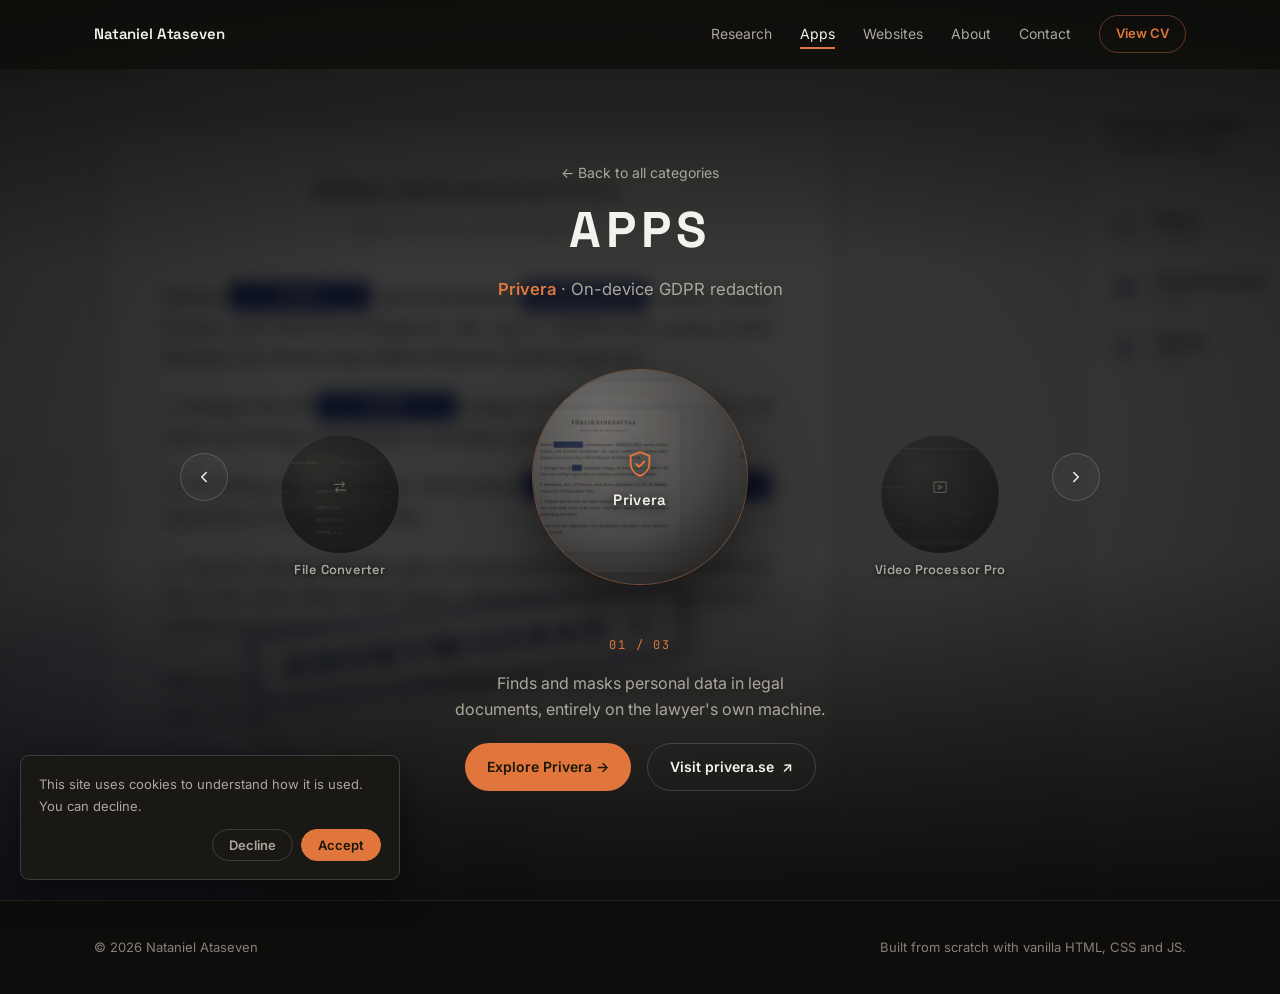
==== commit fec87606: "Show each category's projects as an orbit carousel; add Peter Baho; pre-launch polish - Category pag" ====
--- a/apps.html
+++ b/apps.html
@@ -3,21 +3,31 @@
 <head>
   <meta charset="UTF-8">
   <meta name="viewport" content="width=device-width, initial-scale=1.0">
-  <title>Apps — Nataniel Ataseven</title>
-  <meta name="description" content="Apps by Nataniel Ataseven — Privera, an on-device GDPR redaction tool for law firms, Video Processor Pro, an AI-powered video pipeline, and a browser-based converter for graphing calculator files.">
-  <meta name="theme-color" content="#081712">
+  <title>Apps | Nataniel Ataseven</title>
+  <meta name="description" content="Apps by Nataniel Ataseven: Privera, an on-device GDPR redaction tool for law firms, Video Processor Pro, an AI-powered video pipeline, and a browser-based converter for graphing calculator files.">
+  <meta name="theme-color" content="#0b1520">
   <link rel="icon" href="favicon.ico" sizes="any">
   <link rel="icon" type="image/png" sizes="48x48" href="assets/favicon-48.png">
   <link rel="icon" type="image/png" sizes="192x192" href="assets/favicon-192.png">
   <link rel="icon" type="image/png" sizes="512x512" href="assets/favicon-512.png">
   <link rel="apple-touch-icon" href="assets/apple-touch-icon.png">
+  <meta property="og:type" content="website">
+  <meta property="og:site_name" content="Nataniel Ataseven">
+  <meta property="og:title" content="Apps | Nataniel Ataseven">
+  <meta property="og:description" content="Privera, Video Processor Pro and File Converter: real apps with installers, audit logs and automated tests.">
+  <meta property="og:url" content="https://natanielataseven.github.io/apps.html">
+  <meta property="og:image" content="https://natanielataseven.github.io/assets/og-image-v2.jpg">
+  <meta property="og:image:width" content="1200">
+  <meta property="og:image:height" content="630">
+  <meta name="twitter:card" content="summary_large_image">
+  <meta name="twitter:image" content="https://natanielataseven.github.io/assets/og-image-v2.jpg">
   <link rel="canonical" href="https://natanielataseven.github.io/apps.html">
   <link rel="preconnect" href="https://fonts.googleapis.com">
   <link rel="preconnect" href="https://fonts.gstatic.com" crossorigin>
   <link href="https://fonts.googleapis.com/css2?family=Inter:wght@400;500;600&family=JetBrains+Mono:wght@400;500&family=Space+Grotesk:wght@500;600;700&display=swap" rel="stylesheet">
-  <link rel="stylesheet" href="css/styles.css?v=14">
+  <link rel="stylesheet" href="css/styles.css?v=22">
 </head>
-<body data-category="apps">
+<body data-category="apps" data-project="privera">
 
   <!-- Navigation -->
   <nav class="nav" id="nav">
@@ -25,7 +35,7 @@
       <a href="index.html" class="nav__logo">Nataniel Ataseven</a>
       <div class="nav__links">
         <a href="research.html" class="nav__link">Research</a>
-        <a href="apps.html" class="nav__link">Apps</a>
+        <a href="apps.html" class="nav__link" aria-current="page">Apps</a>
         <a href="websites.html" class="nav__link">Websites</a>
         <a href="index.html#about" class="nav__link">About</a>
         <a href="index.html#contact" class="nav__link">Contact</a>
@@ -39,92 +49,97 @@
 
   <div class="mobile-menu" id="mobileMenu">
     <a href="research.html">Research</a>
-    <a href="apps.html">Apps</a>
+    <a href="apps.html" aria-current="page">Apps</a>
     <a href="websites.html">Websites</a>
     <a href="index.html#about">About</a>
     <a href="index.html#contact">Contact</a>
     <a href="cv.html">View CV</a>
   </div>
 
-  <!-- Kategorihero -->
-  <header class="cat-page-hero">
-    <div class="cat-page-hero__scene" aria-hidden="true">
-      <video class="scene__video" src="assets/video/privera-demo.mp4" autoplay muted loop playsinline preload="metadata"></video>
+  <!-- Projekt-orbit: apparna som klot, bakgrunden följer projektet i fokus -->
+  <main class="orbit orbit--projects" id="top" data-orbit="project" data-start="privera">
+
+    <div class="orbit__scene" aria-hidden="true">
+      <div class="scene__layer is-active" data-scene="privera">
+        <video class="scene__video" src="assets/video/privera-demo.mp4?v=2" poster="assets/images/privera/privera-demo-poster.jpg" muted loop playsinline preload="metadata"></video>
+      </div>
+      <div class="scene__layer" data-scene="vpp">
+        <img class="scene__img scene__img--soft scene__img--a" data-src="assets/images/vpp/vpp-clip.jpg" alt="">
+        <img class="scene__img scene__img--soft scene__img--b" data-src="assets/images/vpp/vpp-compile.jpg" alt="">
+        <img class="scene__img scene__img--soft scene__img--c" data-src="assets/images/vpp/vpp-metadata.jpg" alt="">
+      </div>
+      <div class="scene__layer" data-scene="converter">
+        <img class="scene__img scene__img--soft scene__img--a" data-src="assets/images/converter/converter-files.png" alt="">
+        <img class="scene__img scene__img--soft scene__img--b" data-src="assets/images/converter/converter-limits.png" alt="">
+        <img class="scene__img scene__img--soft scene__img--c" data-src="assets/images/converter/converter-card.png" alt="">
+      </div>
       <div class="scene__shade"></div>
     </div>
-    <div class="container">
-      <a href="index.html" class="case-hero__back">← Back to the globe</a>
-      <h1>Apps</h1>
-      <p class="cat-page-hero__sub">Real products with installers, audit logs and automated tests. From privacy tooling for law firms to AI-powered video pipelines and a converter you can open in a tab right now.</p>
-      <div class="work-cat__head">
-        <span class="work-cat__num">02</span>
-        <span class="work-cat__line" aria-hidden="true"></span>
-        <span class="work-cat__count">3 projects</span>
+
+    <a href="index.html#apps" class="orbit__back">← Back to all categories</a>
+    <h1 class="orbit__name">Apps</h1>
+    <p class="orbit__sub" aria-live="polite"><strong>Privera</strong> · On-device GDPR redaction</p>
+
+    <div class="orbit__stage">
+      <button class="orbit__arrow orbit__arrow--prev" type="button" aria-label="Previous project">
+        <svg viewBox="0 0 24 24" fill="none" stroke="currentColor" stroke-width="2" stroke-linecap="round" stroke-linejoin="round" aria-hidden="true"><path d="M15 18l-6-6 6-6"/></svg>
+      </button>
+
+      <a class="orb orb--center" href="case-privera.html" data-key="privera" data-label="Privera" data-desc="On-device GDPR redaction" data-action="open the project" data-theme="#0b1520" aria-label="Privera: open the project">
+        <span class="orb__media" aria-hidden="true"><img src="assets/images/orbs/privera.jpg" alt="" width="440" height="440"></span>
+        <svg aria-hidden="true" viewBox="0 0 24 24" fill="none" stroke="currentColor" stroke-width="1.5" stroke-linecap="round" stroke-linejoin="round"><path d="M12 2.5l7.5 3v6c0 4.6-3.2 8.4-7.5 10-4.3-1.6-7.5-5.4-7.5-10v-6z"/><path d="M9 12l2.2 2.2L15.5 10"/></svg>
+        <span class="orb__label">Privera</span>
+      </a>
+
+      <a class="orb orb--right" href="case-vpp.html" data-key="vpp" data-label="Video Processor Pro" data-desc="AI video pipeline" data-action="open the project" data-theme="#0d0d14" aria-label="Video Processor Pro: rotate into focus">
+        <span class="orb__media" aria-hidden="true"><img src="assets/images/orbs/vpp.jpg" alt="" width="440" height="440"></span>
+        <svg aria-hidden="true" viewBox="0 0 24 24" fill="none" stroke="currentColor" stroke-width="1.5" stroke-linecap="round" stroke-linejoin="round"><rect x="3" y="4.5" width="18" height="15" rx="2.5"/><path d="M10 9.2l5 2.8-5 2.8z"/></svg>
+        <span class="orb__label">Video Processor Pro</span>
+      </a>
+
+      <a class="orb orb--left" href="case-converter.html" data-key="converter" data-label="File Converter" data-desc="Calculator files and text" data-action="open the project" data-theme="#0b1210" aria-label="File Converter: rotate into focus">
+        <span class="orb__media" aria-hidden="true"><img src="assets/images/orbs/converter.jpg" alt="" width="440" height="440"></span>
+        <svg aria-hidden="true" viewBox="0 0 24 24" fill="none" stroke="currentColor" stroke-width="1.5" stroke-linecap="round" stroke-linejoin="round"><path d="M4 8h14.5M15 4.5L18.5 8 15 11.5"/><path d="M20 16H5.5M9 12.5L5.5 16 9 19.5"/></svg>
+        <span class="orb__label">File Converter</span>
+      </a>
+
+      <button class="orbit__arrow orbit__arrow--next" type="button" aria-label="Next project">
+        <svg viewBox="0 0 24 24" fill="none" stroke="currentColor" stroke-width="2" stroke-linecap="round" stroke-linejoin="round" aria-hidden="true"><path d="M9 6l6 6-6 6"/></svg>
+      </button>
+    </div>
+
+    <div class="orbit__info">
+      <div class="orbit__panel is-active" data-key="privera">
+        <h2 class="sr-only">Privera · On-device GDPR redaction</h2>
+        <p class="orbit__kicker"><span>01 / 03</span></p>
+        <p class="orbit__desc">Finds and masks personal data in legal documents, entirely on the lawyer's own machine.</p>
+        <div class="orbit__actions">
+          <a href="case-privera.html" class="btn btn--primary">Explore Privera →</a>
+          <a href="https://privera.se" class="btn btn--ghost" target="_blank" rel="noopener">Visit privera.se <span aria-hidden="true">↗</span><span class="sr-only"> (opens in a new tab)</span></a>
+        </div>
+      </div>
+
+      <div class="orbit__panel" data-key="vpp" aria-hidden="true" inert>
+        <h2 class="sr-only">Video Processor Pro · AI video pipeline</h2>
+        <p class="orbit__kicker"><span>02 / 03</span></p>
+        <p class="orbit__desc">Turns full videos into publish-ready shorts with titles and hashtags written for you.</p>
+        <div class="orbit__actions">
+          <a href="case-vpp.html" class="btn btn--primary">Explore Video Processor Pro →</a>
+        </div>
+      </div>
+
+      <div class="orbit__panel" data-key="converter" aria-hidden="true" inert>
+        <h2 class="sr-only">File Converter · Calculator files and text</h2>
+        <p class="orbit__kicker"><span>03 / 03</span></p>
+        <p class="orbit__desc">Calculator files become editable text and go back byte for byte, with nothing uploaded.</p>
+        <div class="orbit__actions">
+          <a href="case-converter.html" class="btn btn--primary">Explore File Converter →</a>
+          <a href="https://nataniel0212.github.io/calculator-file-converter/" class="btn btn--ghost" target="_blank" rel="noopener">Try the web app <span aria-hidden="true">↗</span><span class="sr-only"> (opens in a new tab)</span></a>
+        </div>
       </div>
     </div>
-  </header>
 
-  <!-- Projekt -->
-  <section class="section section--cat-projects">
-    <div class="container">
-      <div class="work-grid">
-
-        <article class="card">
-          <div class="card__media card__media--sm">
-            <img src="assets/images/privera/ad-batch-card.jpg" alt="Privera: automatic redaction of large document volumes, entirely on your own computer" loading="lazy" width="1200" height="675">
-          </div>
-          <span class="card__cat">Commercial product</span>
-          <h2 class="card__title">Privera · On-device GDPR redaction</h2>
-          <p class="card__desc">Finds and masks personal data in legal documents, <strong>entirely on the lawyer's machine</strong>. Built on KB-BERT with OCR fallback and true pixel-level redaction.</p>
-          <div class="card__stats">
-            <span class="chip">100% on-device</span>
-            <span class="chip">179 tests</span>
-          </div>
-          <div class="card__tech">
-            <span class="tech">Electron</span><span class="tech">React</span><span class="tech">Python</span><span class="tech">KB-BERT</span>
-          </div>
-          <a href="case-privera.html" class="card__link">Explore Privera</a>
-          <a href="https://privera.se" class="card__ext" target="_blank" rel="noopener">privera.se ↗</a>
-        </article>
-
-        <article class="card">
-          <div class="card__media card__media--sm">
-            <img src="assets/images/vpp/vpp-clip.jpg" alt="Video Processor Pro: scene cutting interface" loading="lazy" width="800" height="429" style="object-position: center 65%">
-          </div>
-          <span class="card__cat">AI pipeline</span>
-          <h2 class="card__title">Video Processor Pro</h2>
-          <p class="card__desc">Turns full videos into publish-ready shorts. Scene detection with <strong>TransNetV2</strong>, 9-method smart cropping and GPT-4o metadata.</p>
-          <div class="card__stats">
-            <span class="chip">9-method smart crop</span>
-            <span class="chip">~$0.02/video</span>
-          </div>
-          <div class="card__tech">
-            <span class="tech">TensorFlow</span><span class="tech">OpenCV</span><span class="tech">FFmpeg</span><span class="tech">GPT-4o</span>
-          </div>
-          <a href="case-vpp.html" class="card__link">Explore the app</a>
-        </article>
-
-        <article class="card">
-          <div class="card__media card__media--sm">
-            <img src="assets/images/converter/converter-card.png" alt="File Converter: a list of Casio .G1E documents converted to text in one pass, with line counts and sizes" loading="lazy" width="879" height="494">
-          </div>
-          <span class="card__cat">Open source · Live in your browser</span>
-          <h2 class="card__title">File Converter · Calculator files ↔ text</h2>
-          <p class="card__desc">Casio <strong>.g1e</strong> and TI-83/84 <strong>.8xp</strong> files become editable text and go back byte for byte. A whole folder at a time, with <strong>nothing uploaded anywhere</strong>.</p>
-          <div class="card__stats">
-            <span class="chip">Byte-exact round-trip</span>
-            <span class="chip">654,481 token pairs verified</span>
-          </div>
-          <div class="card__tech">
-            <span class="tech">JavaScript</span><span class="tech">Zero dependencies</span><span class="tech">Electron</span><span class="tech">Node CLI</span>
-          </div>
-          <a href="case-converter.html" class="card__link">Explore the converter</a>
-          <a href="https://nataniel0212.github.io/calculator-file-converter/" class="card__ext" target="_blank" rel="noopener">Open it live ↗</a>
-        </article>
-
-      </div>
-    </div>
-  </section>
+  </main>
 
   <!-- Footer -->
   <footer class="footer">
@@ -134,7 +149,7 @@
     </div>
   </footer>
 
-  <script src="js/main.js?v=15"></script>
-  <script src="js/analytics.js"></script>
+  <script src="js/main.js?v=20"></script>
+  <script src="js/analytics.js?v=2"></script>
 </body>
 </html>
--- a/css/styles.css
+++ b/css/styles.css
@@ -4,6 +4,9 @@
    Samma designspråk som STANEK — premium, avsiktligt, lugnt.
    Kategorier separerar arbetet: Data Science / Apps / Websites.
    ============================================================ */
+
+.publication-actions { display: flex; flex-wrap: wrap; align-items: center; gap: 16px 24px; }
+.publication-actions .btn { white-space: normal; text-align: center; }
 
 /* ============ TOKENS ============ */
 :root {
@@ -14,7 +17,7 @@
   --border-2: rgba(255, 255, 255, .16);   /* interaktiv border */
   --text-1: #f4f2ec;    /* rubriker, varm off-white */
   --text-2: #aba79c;    /* brödtext */
-  --text-3: #79756a;    /* muted */
+  --text-3: #86827a;    /* muted (≥ 4.5:1 mot alla mörka bakgrunder) */
   --accent: #e0763c;        /* koppar */
   --accent-hover: #ee8a50;
   --accent-soft: rgba(224, 118, 60, .09);  /* kopparton yta */
@@ -105,19 +108,32 @@
   transition: color var(--dur-fast) var(--ease-std);
 }
 .nav__link:hover { color: var(--text-1); }
-.nav__link:focus-visible { outline: 2px solid var(--accent); outline-offset: 4px; border-radius: 2px; }
+.nav__link:focus-visible,
+.nav__logo:focus-visible { outline: 2px solid var(--accent); outline-offset: 4px; border-radius: 2px; }
+/* "Du är här": kategorin för sidan (eller projektets kategori) markeras */
+.nav__link[aria-current] {
+  color: var(--text-1);
+  text-decoration: underline;
+  text-decoration-color: var(--accent);
+  text-decoration-thickness: 2px;
+  text-underline-offset: 8px;
+}
+.mobile-menu a[aria-current] { color: var(--accent); }
 
 .nav__cv {
   font-size: .8125rem;
   font-weight: 600;
   color: var(--accent);
   text-decoration: none;
+  /* Kanten följer sidans accent (koppar, eller produktens färg på case-sidorna) */
   border: 1px solid rgba(224, 118, 60, .35);
+  border-color: color-mix(in srgb, var(--accent) 40%, transparent);
   padding: 7px 16px;
   border-radius: 99px;
   transition: border-color var(--dur-fast) var(--ease-std), background var(--dur-fast) var(--ease-std), color var(--dur-fast) var(--ease-std);
 }
 .nav__cv:hover { border-color: var(--accent); background: var(--accent-soft); }
+.nav__cv:focus-visible { outline: 2px solid var(--accent); outline-offset: 3px; }
 
 /* Hamburger (mobil) */
 .nav__hamburger {
@@ -180,7 +196,8 @@
   transition: transform 750ms cubic-bezier(.76, 0, .24, 1);
 }
 .loader.done { transform: translateY(-100%); }
-.loader.gone { display: none; }
+.loader.gone,
+.intro-seen .loader { display: none; }
 
 .loader__name {
   font-family: var(--font-display);
@@ -282,8 +299,9 @@
   width: 100%;
   height: 100%;
   object-fit: cover;
-  filter: brightness(.28) saturate(.8) blur(2px);
-  transform: scale(1.04);
+  /* Kraftigt suddad: videon ska läsas som textur, inte som text bakom namnet */
+  filter: brightness(.28) saturate(.8) blur(7px);
+  transform: scale(1.12);
 }
 
 /* Research: fallande guldsiffror (genereras av js/main.js i [data-rain]) */
@@ -325,14 +343,16 @@
   line-height: 1.1;
 }
 
+/* Fast rad under namnet: vad jag gör. Roterar aldrig. */
 .orbit__role {
-  font-family: var(--font-mono);
-  font-size: .8125rem;
-  letter-spacing: .14em;
-  text-transform: uppercase;
-  color: var(--text-3);
-  margin-top: 10px;
-}
+  font-size: clamp(1rem, 1.35vw, 1.125rem);
+  color: var(--text-1);
+  opacity: .88;
+  max-width: 62ch;
+  text-wrap: balance;
+  margin-top: 14px;
+}
+.orbit__role + .orbit__sub { margin-top: 10px; }
 
 /* Undertexten byts ut när klotet roteras */
 .orbit__sub {
@@ -369,15 +389,9 @@
   justify-content: center;
   gap: 10px;
   cursor: pointer;
-  overflow: hidden;
   font-family: var(--font-display);
-  background:
-    radial-gradient(circle at 32% 26%, #2b2723 0%, #191613 55%, #0d0b09 100%);
   border: 1px solid var(--border-2);
-  box-shadow:
-    inset 0 -22px 44px rgba(0, 0, 0, .55),
-    inset 0 10px 24px rgba(255, 255, 255, .04),
-    0 26px 64px rgba(0, 0, 0, .5);
+  box-shadow: 0 26px 64px rgba(0, 0, 0, .5);
   transition:
     transform 550ms var(--ease-out),
     opacity 550ms var(--ease-std),
@@ -385,6 +399,19 @@
     border-color 300ms var(--ease-std),
     box-shadow 300ms var(--ease-std);
 }
+/* Själva sfären ligger i ett eget lager, så sidokloten kan tonas ner
+   medan etiketten fortfarande går att läsa. */
+.orb::before {
+  content: '';
+  position: absolute;
+  inset: 0;
+  border-radius: 50%;
+  background: radial-gradient(circle at 32% 26%, #2b2723 0%, #191613 55%, #0d0b09 100%);
+  box-shadow:
+    inset 0 -22px 44px rgba(0, 0, 0, .55),
+    inset 0 10px 24px rgba(255, 255, 255, .04);
+  transition: opacity 550ms var(--ease-std);
+}
 .orb:focus-visible { outline: 2px solid var(--accent); outline-offset: 4px; }
 
 /* Media inuti klotet: bild/animation bakom ikon + etikett */
@@ -394,6 +421,7 @@
   border-radius: 50%;
   overflow: hidden;
   pointer-events: none;
+  transition: opacity 550ms var(--ease-std), filter 550ms var(--ease-std);
 }
 .orb__media img {
   width: 100%;
@@ -410,16 +438,29 @@
   background: radial-gradient(circle at 32% 26%, rgba(255, 255, 255, .06) 0%, rgba(13, 11, 9, .25) 55%, rgba(13, 11, 9, .82) 100%);
 }
 .orb__media .rain span { font-size: 11px; color: rgba(224, 118, 60, .45); }
-
-.orb svg { position: relative; z-index: 1; width: 30px; height: 30px; color: var(--text-2); transition: color 300ms var(--ease-std); filter: drop-shadow(0 2px 8px rgba(0, 0, 0, .8)); }
+/* Vitt papper (avhandlingens omslag) blir annars för ljust bakom ikonen */
+.orb__media--paper img { opacity: .5; filter: brightness(.42) sepia(.35) saturate(.7); }
+
+.orb svg { position: relative; z-index: 1; width: 30px; height: 30px; margin-top: -26px; color: var(--text-2); transition: color 300ms var(--ease-std), opacity 550ms var(--ease-std); filter: drop-shadow(0 2px 8px rgba(0, 0, 0, .8)); }
+/* Etiketten ligger fritt: under ikonen i mittklotet, och under sidoklotet
+   (utanför den förminskade sfären) så att den går att läsa även på mobil. */
 .orb__label {
-  position: relative;
+  position: absolute;
   z-index: 1;
+  left: 50%;
+  top: 50%;
+  transform: translate(-50%, 14px);
+  transform-origin: 50% 0;
+  width: max-content;
+  max-width: 180px;
+  text-align: center;
+  line-height: 1.25;
   font-size: .9375rem;
   font-weight: 600;
   letter-spacing: .02em;
   color: var(--text-1);
   text-shadow: 0 2px 10px rgba(0, 0, 0, .85);
+  transition: color 550ms var(--ease-std), transform 550ms var(--ease-out);
 }
 
 .orb--center {
@@ -431,24 +472,34 @@
 .orb--center:hover {
   border-color: var(--accent);
   box-shadow:
-    inset 0 -22px 44px rgba(0, 0, 0, .55),
-    inset 0 10px 24px rgba(255, 255, 255, .04),
     0 26px 64px rgba(0, 0, 0, .5),
     0 0 44px rgba(224, 118, 60, .18);
 }
 
-/* Sidokloten: mindre, blekare, lägre — som om de kurvar bort runt sfären */
+/* Sidokloten: mindre, blekare, lägre, som om de kurvar bort runt sfären.
+   Sfär, bild och ikon tonas ner; etiketten hålls läsbar (WCAG 4.5:1). */
 .orb--left,
 .orb--right {
   z-index: 2;
-  opacity: .42;
-  filter: saturate(.5) brightness(.75);
-}
+  border-color: rgba(255, 255, 255, .07);
+  box-shadow: none;
+}
+.orb--left::before, .orb--right::before { opacity: .42; }
+.orb--left .orb__media, .orb--right .orb__media { opacity: .4; filter: saturate(.5) brightness(.75); }
+.orb--left svg, .orb--right svg { opacity: .45; }
+.orb--left .orb__label, .orb--right .orb__label { color: var(--text-2); }
 .orb--left  { transform: translate(calc(-50% - var(--orb-shift)), calc(-50% + 8%)) scale(.55); }
 .orb--right { transform: translate(calc(-50% + var(--orb-shift)), calc(-50% + 8%)) scale(.55); }
-.orb--left:hover, .orb--right:hover { opacity: .65; }
-
-.orb--left .orb__label, .orb--right .orb__label { font-size: .8125rem; }
+.orb--left:hover::before, .orb--right:hover::before { opacity: .65; }
+.orb--left:hover .orb__media, .orb--right:hover .orb__media { opacity: .6; }
+
+/* Sidoklotet är skalat till .55, etiketten skalas upp igen (≈ 13 px) och
+   hamnar under sfären. Bara transform ändras, så storleken glider mjukt. */
+.orb--left .orb__label, .orb--right .orb__label {
+  max-width: 170px;
+  text-shadow: 0 1px 6px rgba(0, 0, 0, .9);
+  transform: translate(-50%, calc(var(--orb-size) / 2 + 16px)) scale(1.56);
+}
 
 /* Pilarna */
 .orbit__arrow {
@@ -481,6 +532,277 @@
   letter-spacing: .06em;
   color: var(--text-3);
   margin-top: 22px;
+}
+
+/* Klot längre bort på ringen (används när en ring har fler än tre klot,
+   och som startläge när ett klot "lindas runt" till andra sidan). */
+.orb--far-left,
+.orb--far-right,
+.orb--hidden {
+  z-index: 1;
+  opacity: 0;
+  pointer-events: none;
+  filter: saturate(.4) brightness(.6);
+}
+.orb--far-left  { transform: translate(calc(-50% - var(--orb-shift) * 1.7), calc(-50% + 14%)) scale(.32); }
+.orb--far-right { transform: translate(calc(-50% + var(--orb-shift) * 1.7), calc(-50% + 14%)) scale(.32); }
+.orb--hidden    { transform: translate(-50%, calc(-50% + 18%)) scale(.2); }
+.orb--instant   { transition: none !important; }
+
+/* Klot som är länkar (startsida + kategorisidor) */
+a.orb { text-decoration: none; }
+
+/* ============ PROJEKT-ORBIT (kategorisidorna) ============
+   Samma karusell som startsidan, men kloten är projekten i kategorin.
+   Bakgrunden (färg, glöd och scen) följer projektet i fokus. */
+.orbit--projects { padding-top: 104px; padding-bottom: 56px; }
+
+.orbit__back {
+  font-size: .875rem;
+  color: var(--text-2);
+  text-decoration: none;
+  margin-bottom: 14px;
+  padding: 4px 2px;
+  transition: color var(--dur-fast) var(--ease-std);
+}
+.orbit__back:hover { color: var(--accent); }
+.orbit__back:focus-visible { outline: 2px solid var(--accent); outline-offset: 3px; border-radius: 2px; }
+
+/* Info om projektet i fokus. Alla paneler ligger i samma grid-cell så att
+   höjden aldrig hoppar när klotet roteras (kloten står still vertikalt). */
+.orbit__info {
+  display: grid;
+  width: 100%;
+  max-width: 640px;
+  margin-top: 6px;
+}
+.orbit__panel {
+  grid-area: 1 / 1;
+  display: flex;
+  flex-direction: column;
+  align-items: center;
+  gap: 16px;
+  opacity: 0;
+  transform: translateY(8px);
+  visibility: hidden;
+  transition: opacity var(--dur-base) var(--ease-std), transform var(--dur-slow) var(--ease-out), visibility 0s linear var(--dur-base);
+}
+/* Den nya panelen tonar in först när den gamla tonat ut, så texten aldrig spökar */
+.orbit__panel.is-active {
+  opacity: 1;
+  transform: none;
+  visibility: visible;
+  transition: opacity var(--dur-base) var(--ease-std) var(--dur-base), transform var(--dur-slow) var(--ease-out) var(--dur-base), visibility 0s;
+}
+/* Minimalistisk panel: räknare, en mening, knapparna */
+.orbit__kicker {
+  font-family: var(--font-mono);
+  font-size: .75rem;
+  letter-spacing: .16em;
+  color: var(--accent);
+}
+
+/* Första läget (även via direktlänk) sätts utan övergångar (js/main.js) */
+.orbit-init body,
+.orbit-init .orbit::before,
+.orbit-init .orbit::after,
+.orbit-init .orb,
+.orbit-init .orb::before,
+.orbit-init .orb__media,
+.orbit-init .orb svg,
+.orbit-init .orb__label,
+.orbit-init .scene__layer,
+.orbit-init .orbit__sub,
+.orbit-init .orbit__panel { transition: none !important; }
+.orbit__desc {
+  font-size: 1rem;
+  line-height: 1.6;
+  color: var(--text-2);
+  max-width: 46ch;
+  text-wrap: balance;
+}
+.orbit__actions {
+  display: flex;
+  flex-wrap: wrap;
+  justify-content: center;
+  align-items: center;
+  gap: 12px 16px;
+  margin-top: 4px;
+}
+.orbit__actions .btn { padding: 10px 22px; font-size: .875rem; }
+/* Pappersdesignen på forskningssidorna är godkänd som den är: behåll dess knappar */
+.project-thesis .btn { min-height: 0; line-height: inherit; }
+
+.sr-only {
+  position: absolute !important;
+  width: 1px; height: 1px;
+  padding: 0; margin: -1px;
+  overflow: hidden;
+  clip: rect(0 0 0 0);
+  white-space: nowrap;
+  border: 0;
+}
+
+/* Projektteman: djupa toner från respektive produkts eget varumärke */
+body[data-project="privera"]   { background: #0b1520; --glow-a: rgba(59, 130, 246, .15); --glow-b: rgba(30, 64, 140, .10); }
+body[data-project="vpp"]       { background: #0d0d14; --glow-a: rgba(139, 92, 246, .15); --glow-b: rgba(236, 72, 153, .08); }
+body[data-project="converter"] { background: #0b1210; --glow-a: rgba(70, 201, 122, .11); --glow-b: rgba(30, 110, 70, .09); }
+body[data-project="thesis"]    { background: #191006; --glow-a: rgba(224, 118, 60, .13); --glow-b: rgba(150, 85, 45, .09); }
+body[data-project="rosetta"]   { background: #0f1c1f; --glow-a: rgba(80, 160, 175, .13); --glow-b: rgba(36, 91, 112, .12); }
+body[data-project="stanek"]    { background: #0e0d0b; --glow-a: rgba(217, 179, 106, .10); --glow-b: rgba(120, 100, 60, .08); }
+body[data-project="peterbaho"] { background: #0c0b0a; --glow-a: rgba(244, 244, 241, .08); --glow-b: rgba(214, 160, 96, .08); }
+body[data-project="art"]       { background: #110e0b; --glow-a: rgba(200, 150, 100, .10); --glow-b: rgba(110, 80, 50, .08); }
+body[data-project="next"]      { background: #0a1424; --glow-a: rgba(120, 160, 255, .12); --glow-b: rgba(60, 90, 180, .09); }
+
+/* Scener som inte syns ska inte animera i onödan */
+.scene__layer:not(.is-active),
+.scene__layer:not(.is-active) * { animation-play-state: paused !important; }
+
+/* Skärmbilder med låg upplösning: mjukare och mörkare som bakgrund */
+.scene__img--soft { filter: brightness(.36) saturate(.9) blur(3px); }
+
+/* Rosetta: okända byte-kolumner som får namn ur fysiken (js/main.js) */
+.hexscene {
+  position: absolute;
+  inset: 76px 0 0;
+  display: flex;
+  justify-content: center;
+  gap: clamp(18px, 3vw, 40px);
+  overflow: hidden;
+  font-family: var(--font-mono);
+  -webkit-mask-image: linear-gradient(90deg, transparent 0%, #000 14%, #000 86%, transparent 100%);
+  mask-image: linear-gradient(90deg, transparent 0%, #000 14%, #000 86%, transparent 100%);
+}
+.hexcol { display: flex; flex-direction: column; align-items: flex-start; min-width: 0; height: 100%; }
+/* Rubrikraden: okänt ID tills fysiken ger kolumnen ett namn */
+.hexcol__name {
+  flex: none;
+  font-size: .6875rem;
+  letter-spacing: .04em;
+  white-space: nowrap;
+  color: rgba(150, 200, 210, .42);
+  padding: 8px 0;
+  border-bottom: 1px solid rgba(150, 200, 210, .16);
+  transition: color 500ms var(--ease-std), border-color 500ms var(--ease-std);
+}
+.hexcol.is-named .hexcol__name { color: rgba(240, 190, 150, .92); border-bottom-color: rgba(224, 118, 60, .6); }
+/* Byte-strömmen under rubriken, klippt så den aldrig skymmer namnet */
+.hexcol__body {
+  flex: 1;
+  overflow: hidden;
+  padding-top: 10px;
+  -webkit-mask-image: linear-gradient(180deg, #000 0%, #000 55%, transparent 100%);
+  mask-image: linear-gradient(180deg, #000 0%, #000 55%, transparent 100%);
+}
+.hexcol__bytes {
+  display: block;
+  font-size: .75rem;
+  line-height: 1.9;
+  white-space: pre;
+  color: rgba(150, 200, 210, .075);
+  animation: hexScroll 40s linear infinite;
+}
+.hexcol.is-named .hexcol__bytes { color: rgba(150, 200, 210, .15); }
+@keyframes hexScroll { to { transform: translateY(-50%); } }
+
+/* "Nästa sajt": en ritning av en hemsida som byggs upp, ruta för ruta */
+.blueprint {
+  position: absolute;
+  inset: 0;
+  background-image:
+    linear-gradient(rgba(120, 160, 255, .07) 1px, transparent 1px),
+    linear-gradient(90deg, rgba(120, 160, 255, .07) 1px, transparent 1px);
+  background-size: 48px 48px;
+  -webkit-mask-image: radial-gradient(ellipse at center, #000 25%, transparent 78%);
+  mask-image: radial-gradient(ellipse at center, #000 25%, transparent 78%);
+}
+.blueprint__frame { position: absolute; left: 50%; top: 50%; width: min(78vw, 1040px); height: min(70vh, 640px); transform: translate(-50%, -50%); }
+.blueprint__box {
+  position: absolute;
+  border: 1px solid rgba(120, 160, 255, .3);
+  border-radius: 6px;
+  background: rgba(120, 160, 255, .03);
+  opacity: 0;
+  animation: blueprintBox 14s var(--ease-std) infinite;
+}
+@keyframes blueprintBox {
+  0%   { opacity: 0; transform: translateY(10px); }
+  7%   { opacity: 1; transform: none; }
+  78%  { opacity: 1; transform: none; }
+  88%  { opacity: 0; }
+  100% { opacity: 0; }
+}
+
+/* Små motiv inuti kloten för projekt utan bild */
+.orb__hex {
+  position: absolute;
+  inset: 0;
+  display: flex;
+  align-items: center;
+  justify-content: center;
+  font-family: var(--font-mono);
+  font-size: 10px;
+  line-height: 1.7;
+  white-space: pre;
+  color: rgba(150, 200, 210, .3);
+}
+.orb__blueprint {
+  position: absolute;
+  inset: 0;
+  background-image:
+    linear-gradient(rgba(120, 160, 255, .16) 1px, transparent 1px),
+    linear-gradient(90deg, rgba(120, 160, 255, .16) 1px, transparent 1px);
+  background-size: 22px 22px;
+}
+
+@media (prefers-reduced-motion: reduce) {
+  .hexcol__bytes { animation: none; }
+  .blueprint__box { animation: none; opacity: 1; }
+}
+
+/* Mjuk övergång mellan sidorna: det valda klotet "öppnas" till nästa vy.
+   Webbläsare utan stöd navigerar som vanligt. */
+@view-transition { navigation: auto; }
+.nav { view-transition-name: site-nav; }
+@media (prefers-reduced-motion: no-preference) {
+  /* Varje del av karusellen glider till sin plats på nästa sida i stället
+     för att två lager tonas ovanpå varandra (inga dubbla rubriker/pilar). */
+  .orb--center { view-transition-name: orb-focus; }
+  .orb--left { view-transition-name: orb-left; }
+  .orb--right { view-transition-name: orb-right; }
+  .orbit__name { view-transition-name: orbit-title; }
+  .orbit__sub { view-transition-name: orbit-sub; }
+  .orbit__role { view-transition-name: orbit-role; }
+  .orbit__arrow--prev { view-transition-name: orbit-prev; }
+  .orbit__arrow--next { view-transition-name: orbit-next; }
+  ::view-transition-old(root),
+  ::view-transition-new(root) { animation-duration: 320ms; }
+  ::view-transition-group(*) { animation-duration: 480ms; animation-timing-function: var(--ease-out); }
+  /* Texter med olika innehåll ska inte töjas till varandras bredd: varje
+     ögonblicksbild behåller sin naturliga storlek, den gamla tonas ut snabbt
+     och den nya tonas in efteråt, så ingen text ligger dubbelt. */
+  ::view-transition-old(orbit-title), ::view-transition-new(orbit-title),
+  ::view-transition-old(orbit-sub), ::view-transition-new(orbit-sub) {
+    inline-size: auto;
+    block-size: auto;
+    left: 50%;
+    translate: -50% 0;
+  }
+  ::view-transition-old(orbit-title), ::view-transition-old(orbit-sub),
+  ::view-transition-old(orbit-role) { animation-duration: 120ms; }
+  ::view-transition-new(orbit-title), ::view-transition-new(orbit-sub) { animation-delay: 100ms; animation-duration: 260ms; }
+}
+/* Mindre rörelse: inga förflyttningar, men mjuka toningar i stället för
+   hårda klipp (en toning räknas inte som rörelse). */
+@media (prefers-reduced-motion: reduce) {
+  ::view-transition-old(root),
+  ::view-transition-new(root) { animation-duration: 200ms !important; animation-iteration-count: 1 !important; }
+  .scene__layer { transition: opacity 240ms var(--ease-std) !important; }
+  .orbit__sub { transition: opacity 180ms var(--ease-std) !important; }
+  .orb, .orb::before, .orb__media, .orb svg, .orb__label { transition: opacity 200ms var(--ease-std) !important; }
+  .orbit__panel { transform: none !important; transition: opacity 160ms var(--ease-std), visibility 0s linear 160ms !important; }
+  .orbit__panel.is-active { transition: opacity 200ms var(--ease-std) 140ms, visibility 0s !important; }
+  body { transition: background-color 240ms var(--ease-std) !important; }
 }
 
 /* ============ KATEGORISIDOR (research/apps/websites.html) ============ */
@@ -536,10 +858,14 @@
   display: inline-flex;
   align-items: center;
   gap: 8px;
+  justify-content: center;
   font-size: .9375rem;
   font-weight: 600;
+  line-height: 1.25;
   text-decoration: none;
-  padding: 13px 26px;
+  /* En knapphöjd på hela sajten (48 px = även bekväm pekyta) */
+  min-height: 48px;
+  padding: 10px 26px;
   border-radius: 99px;
   cursor: pointer;
   transition: background var(--dur-fast) var(--ease-std), border-color var(--dur-fast) var(--ease-std), color var(--dur-fast) var(--ease-std), transform var(--dur-fast) var(--ease-out);
@@ -860,7 +1186,9 @@
 }
 
 /* ============ CONTACT ============ */
-.contact { text-align: center; position: relative; overflow: hidden; }
+/* Kontakt och sidfot har alltid sidans neutrala bakgrund, oavsett vilket
+   klot som senast var i fokus i karusellen ovanför. */
+.contact { text-align: center; position: relative; overflow: hidden; background: var(--bg-0); }
 .contact::before {
   content: '';
   position: absolute;
@@ -951,7 +1279,7 @@
 }
 
 /* ============ FOOTER ============ */
-.footer { border-top: 1px solid var(--border-1); padding: 36px 0; }
+.footer { border-top: 1px solid var(--border-1); padding: 36px 0; background: var(--bg-0); }
 .footer__inner {
   display: flex;
   justify-content: space-between;
@@ -1099,7 +1427,10 @@
   font-size: .9375rem;
   margin-top: 44px;
 }
-.case-insight strong { color: var(--accent); }
+.case-insight strong { color: var(--accent-hover); }
+/* Länkar i löptext: sidans ljusa accent + understrykning (aldrig webbläsarens blå) */
+.case-step > p a { color: var(--accent-hover); text-decoration: underline; text-underline-offset: .2em; }
+.case-step > p a:hover { color: var(--text-1); }
 
 .case-cta {
   border-top: 1px solid var(--border-1);
@@ -1183,7 +1514,10 @@
   .nav__links { display: none; }
   .nav__hamburger { display: flex; }
   .orbit { padding: 96px 16px 40px; }
+  /* Toppjusterat på mobil: ringen hamnar på samma höjd på alla kategorisidor */
+  .orbit--projects { padding-top: 92px; justify-content: flex-start; }
   .orbit__stage { --orb-shift: clamp(96px, 32vw, 220px); }
+  .orbit__sub { min-height: 3.3em; }
   .about__facts { grid-template-columns: 1fr; }
   .card { padding: 26px; }
   .case-stats { grid-template-columns: repeat(2, 1fr); }
@@ -1193,5 +1527,30 @@
 @media (max-width: 480px) {
   .card--featured { padding: 26px; }
   .orbit__stage { height: 240px; --orb-size: clamp(120px, 36vw, 150px); }
-  .orb--left .orb__label, .orb--right .orb__label { display: none; }
-}
+  .orb--left .orb__label, .orb--right .orb__label { max-width: 106px; }
+  /* Långa namn i mittklotet bryts snyggt och stannar inne i sfären */
+  .orb--center .orb__label { font-size: .8125rem; max-width: calc(var(--orb-size) - 30px); text-wrap: balance; transform: translate(-50%, 8px); }
+  /* Tätare på smala skärmar, så knapparna syns utan att man scrollar */
+  .orbit--projects { padding-top: 78px; }
+  .orbit--projects .orbit__back { margin-bottom: 6px; }
+  .orbit--projects .orbit__stage { height: 216px; }
+  .orbit--projects .orbit__panel { gap: 10px; }
+  .orbit__desc { font-size: .9375rem; }
+  .orbit__actions .btn { padding: 10px 18px; }
+  /* Pilarna under mittklotet, så de inte täcker sidokloten på smala skärmar */
+  .orbit__stage { margin-bottom: 60px; }
+  .orbit__arrow { top: auto; bottom: -58px; transform: none; }
+  .orbit__arrow:active { transform: scale(.94); }
+  .orbit__arrow--prev { left: calc(50% - 56px); }
+  .orbit__arrow--next { right: calc(50% - 56px); }
+}
+
+/* Korta skärmar (vanliga laptops): hela projektkarusellen inklusive
+   knapparna ska rymmas utan att man behöver scrolla. */
+@media (min-width: 481px) and (max-height: 820px) {
+  .orbit--projects { padding-top: 84px; padding-bottom: 32px; }
+  .orbit--projects .orbit__back { margin-bottom: 6px; }
+  .orbit--projects .orbit__sub { margin-top: 10px; }
+  .orbit--projects .orbit__stage { height: clamp(190px, 28vh, 260px); margin-top: 8px; --orb-size: clamp(110px, 21vmin, 180px); }
+  .orbit--projects .orbit__panel { gap: 10px; }
+}
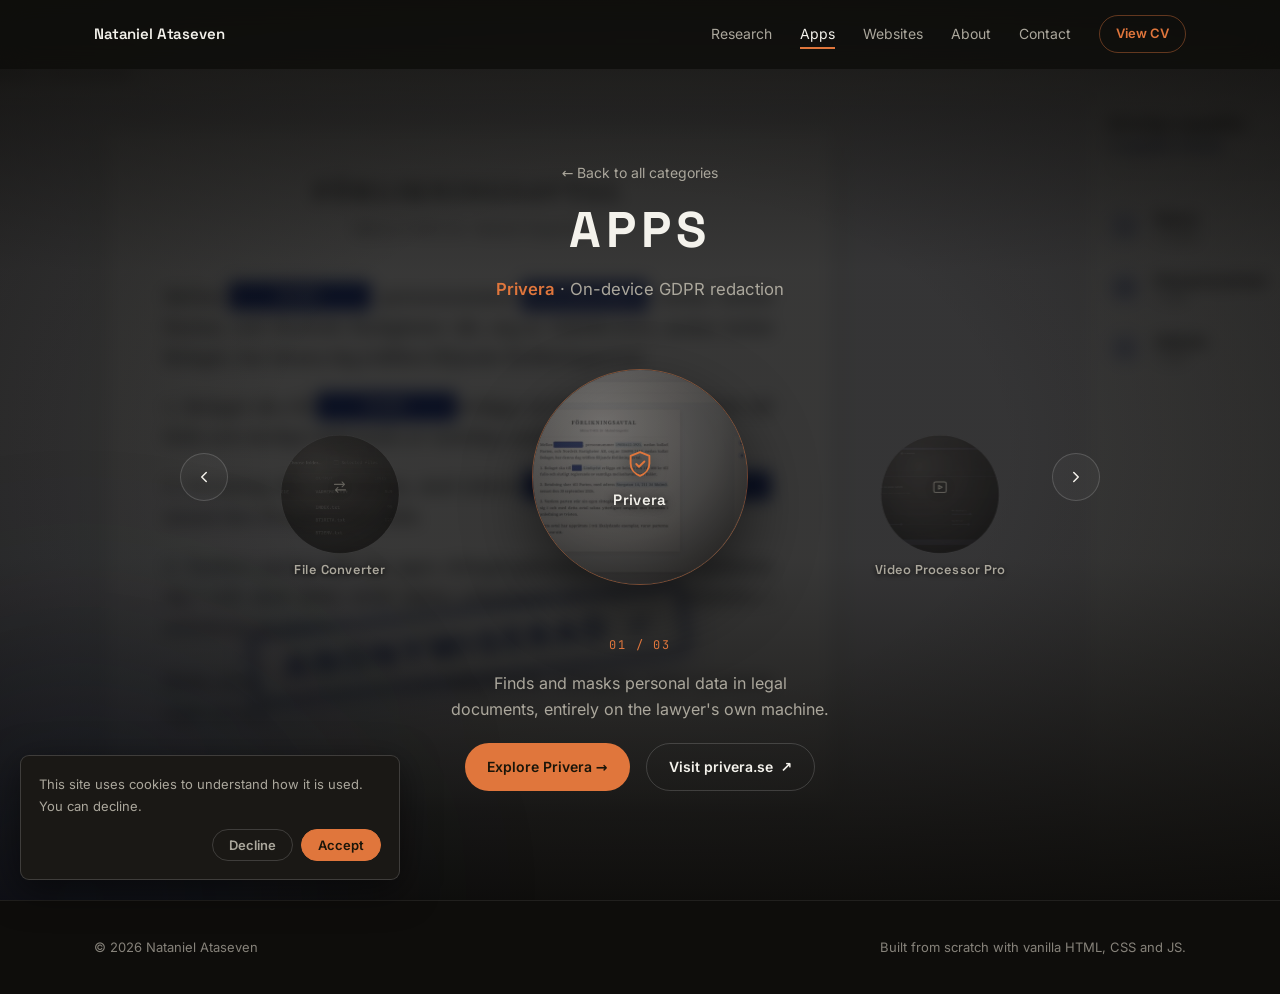
==== commit bc51500f: "Self-host fonts, drop em-dashes from the CV, keep case screenshots in proportion - Inter, Space Grot" ====
--- a/apps.html
+++ b/apps.html
@@ -22,10 +22,9 @@
   <meta name="twitter:card" content="summary_large_image">
   <meta name="twitter:image" content="https://natanielataseven.github.io/assets/og-image-v2.jpg">
   <link rel="canonical" href="https://natanielataseven.github.io/apps.html">
-  <link rel="preconnect" href="https://fonts.googleapis.com">
-  <link rel="preconnect" href="https://fonts.gstatic.com" crossorigin>
-  <link href="https://fonts.googleapis.com/css2?family=Inter:wght@400;500;600&family=JetBrains+Mono:wght@400;500&family=Space+Grotesk:wght@500;600;700&display=swap" rel="stylesheet">
-  <link rel="stylesheet" href="css/styles.css?v=22">
+  <link rel="preload" href="assets/fonts/space-grotesk-latin-var.woff2" as="font" type="font/woff2" crossorigin>
+  <link rel="preload" href="assets/fonts/inter-latin-var.woff2" as="font" type="font/woff2" crossorigin>
+  <link rel="stylesheet" href="css/styles.css?v=23">
 </head>
 <body data-category="apps" data-project="privera">
 
--- a/css/styles.css
+++ b/css/styles.css
@@ -4,6 +4,35 @@
    Samma designspråk som STANEK — premium, avsiktligt, lugnt.
    Kategorier separerar arbetet: Data Science / Apps / Websites.
    ============================================================ */
+
+/* ============ TYPSNITT (självhostade, latin-subset, variabla) ============
+   Laddas från sajten själv i stället för Google Fonts: ingen extra
+   anslutning som blockerar första renderingen, och inga besökar-IP:n
+   skickas till Google. Samma filer och samma unicode-range som Google. */
+@font-face {
+  font-family: 'Inter';
+  font-style: normal;
+  font-weight: 400 600;
+  font-display: swap;
+  src: url(../assets/fonts/inter-latin-var.woff2) format('woff2');
+  unicode-range: U+0000-00FF, U+0131, U+0152-0153, U+02BB-02BC, U+02C6, U+02DA, U+02DC, U+0304, U+0308, U+0329, U+2000-206F, U+20AC, U+2122, U+2191, U+2193, U+2212, U+2215, U+FEFF, U+FFFD;
+}
+@font-face {
+  font-family: 'Space Grotesk';
+  font-style: normal;
+  font-weight: 500 700;
+  font-display: swap;
+  src: url(../assets/fonts/space-grotesk-latin-var.woff2) format('woff2');
+  unicode-range: U+0000-00FF, U+0131, U+0152-0153, U+02BB-02BC, U+02C6, U+02DA, U+02DC, U+0304, U+0308, U+0329, U+2000-206F, U+20AC, U+2122, U+2191, U+2193, U+2212, U+2215, U+FEFF, U+FFFD;
+}
+@font-face {
+  font-family: 'JetBrains Mono';
+  font-style: normal;
+  font-weight: 400 500;
+  font-display: swap;
+  src: url(../assets/fonts/jetbrains-mono-latin-var.woff2) format('woff2');
+  unicode-range: U+0000-00FF, U+0131, U+0152-0153, U+02BB-02BC, U+02C6, U+02DA, U+02DC, U+0304, U+0308, U+0329, U+2000-206F, U+20AC, U+2122, U+2191, U+2193, U+2212, U+2215, U+FEFF, U+FFFD;
+}
 
 .publication-actions { display: flex; flex-wrap: wrap; align-items: center; gap: 16px 24px; }
 .publication-actions .btn { white-space: normal; text-align: center; }
@@ -1402,6 +1431,7 @@
 .case-step li strong { color: var(--text-1); font-weight: 500; }
 .case-step img {
   width: 100%;
+  height: auto; /* behåll bildens proportioner när bredden fyller kolumnen */
   border-radius: var(--radius-sm);
   border: 1px solid var(--border-1);
   margin: 6px 0 22px;
